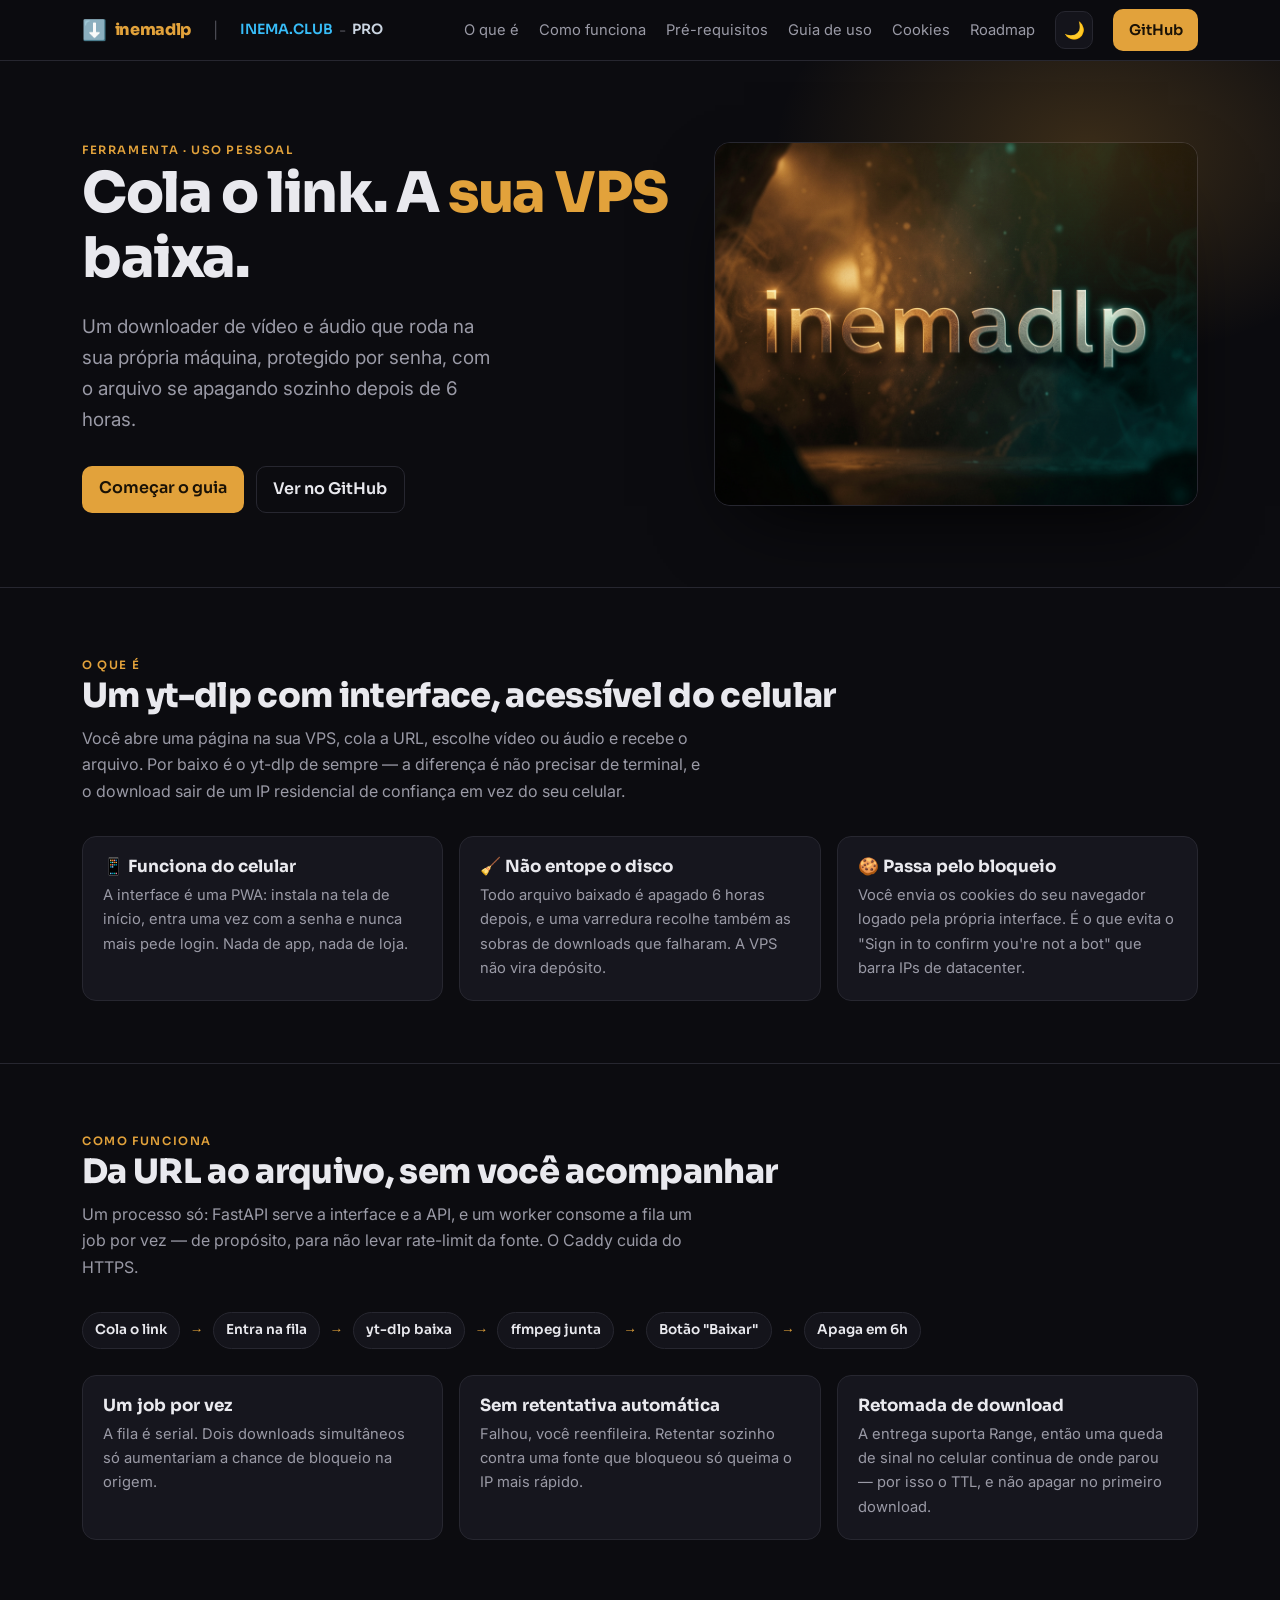
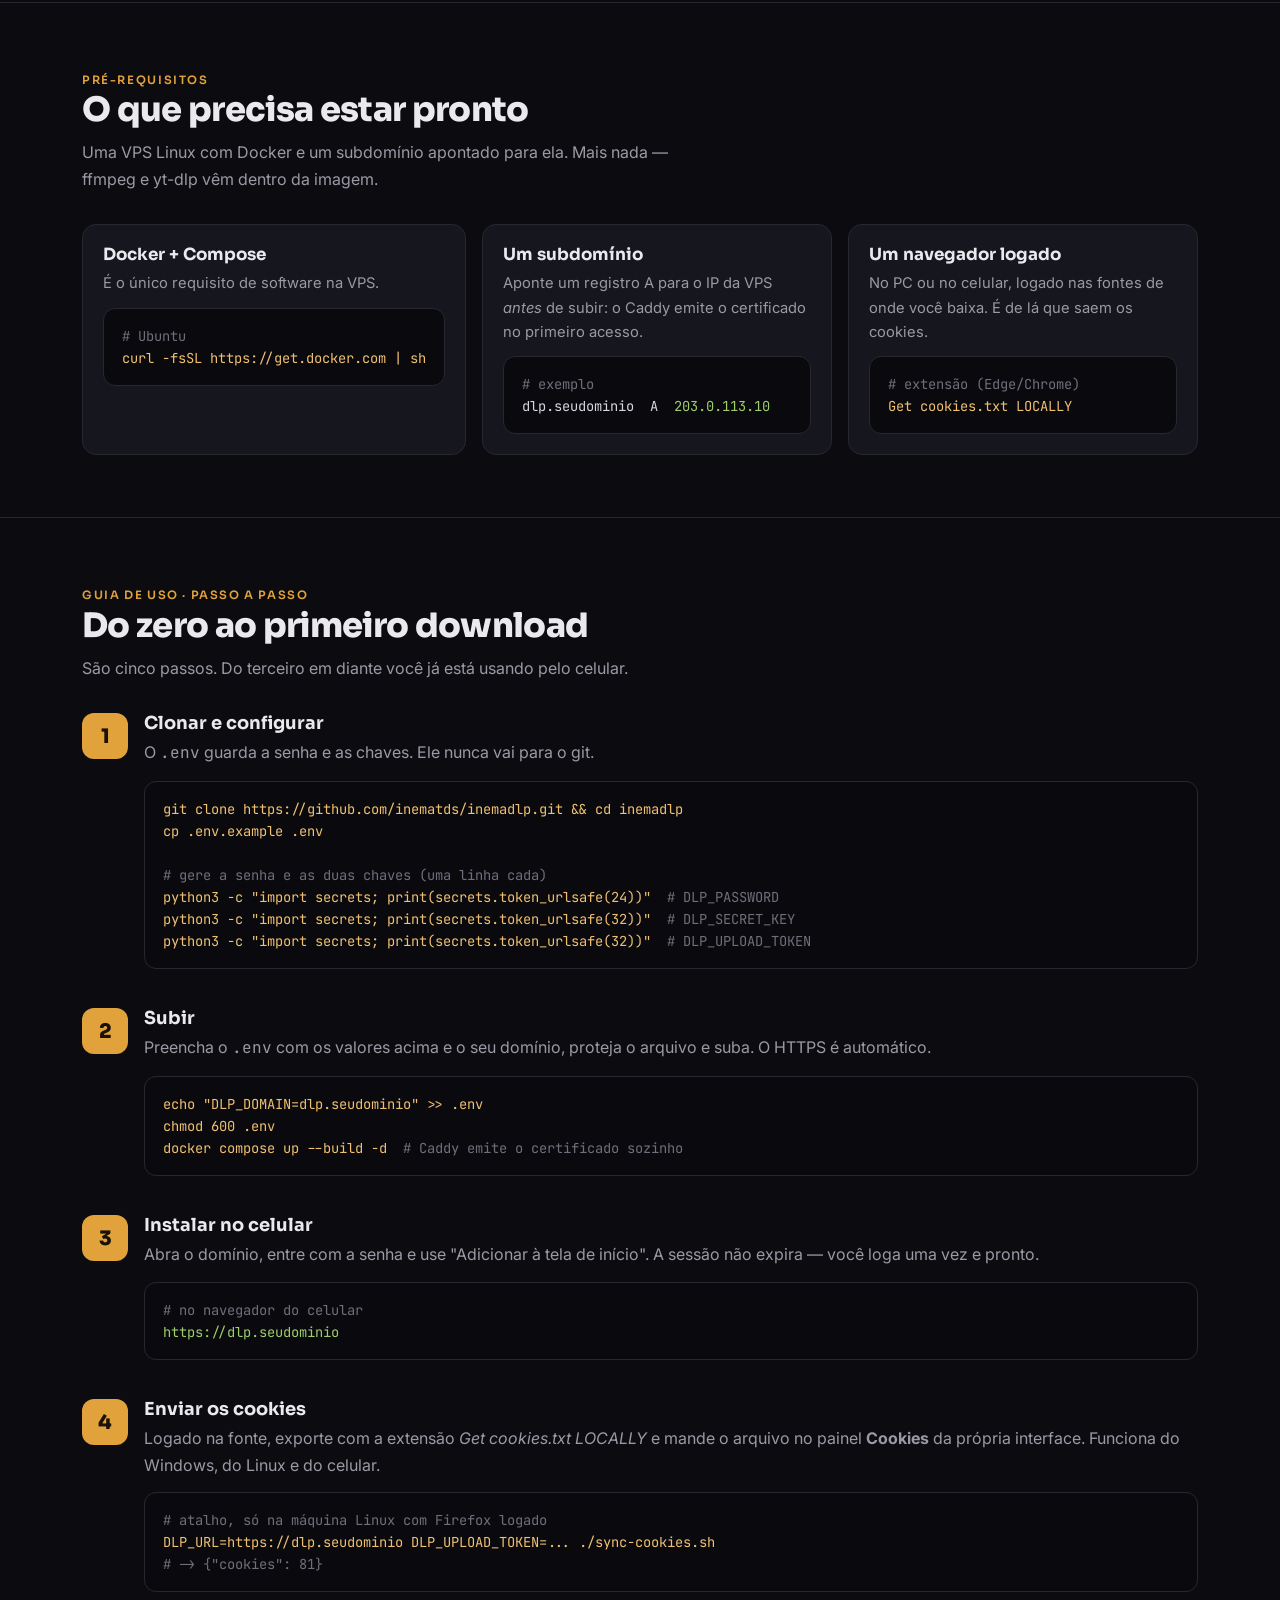
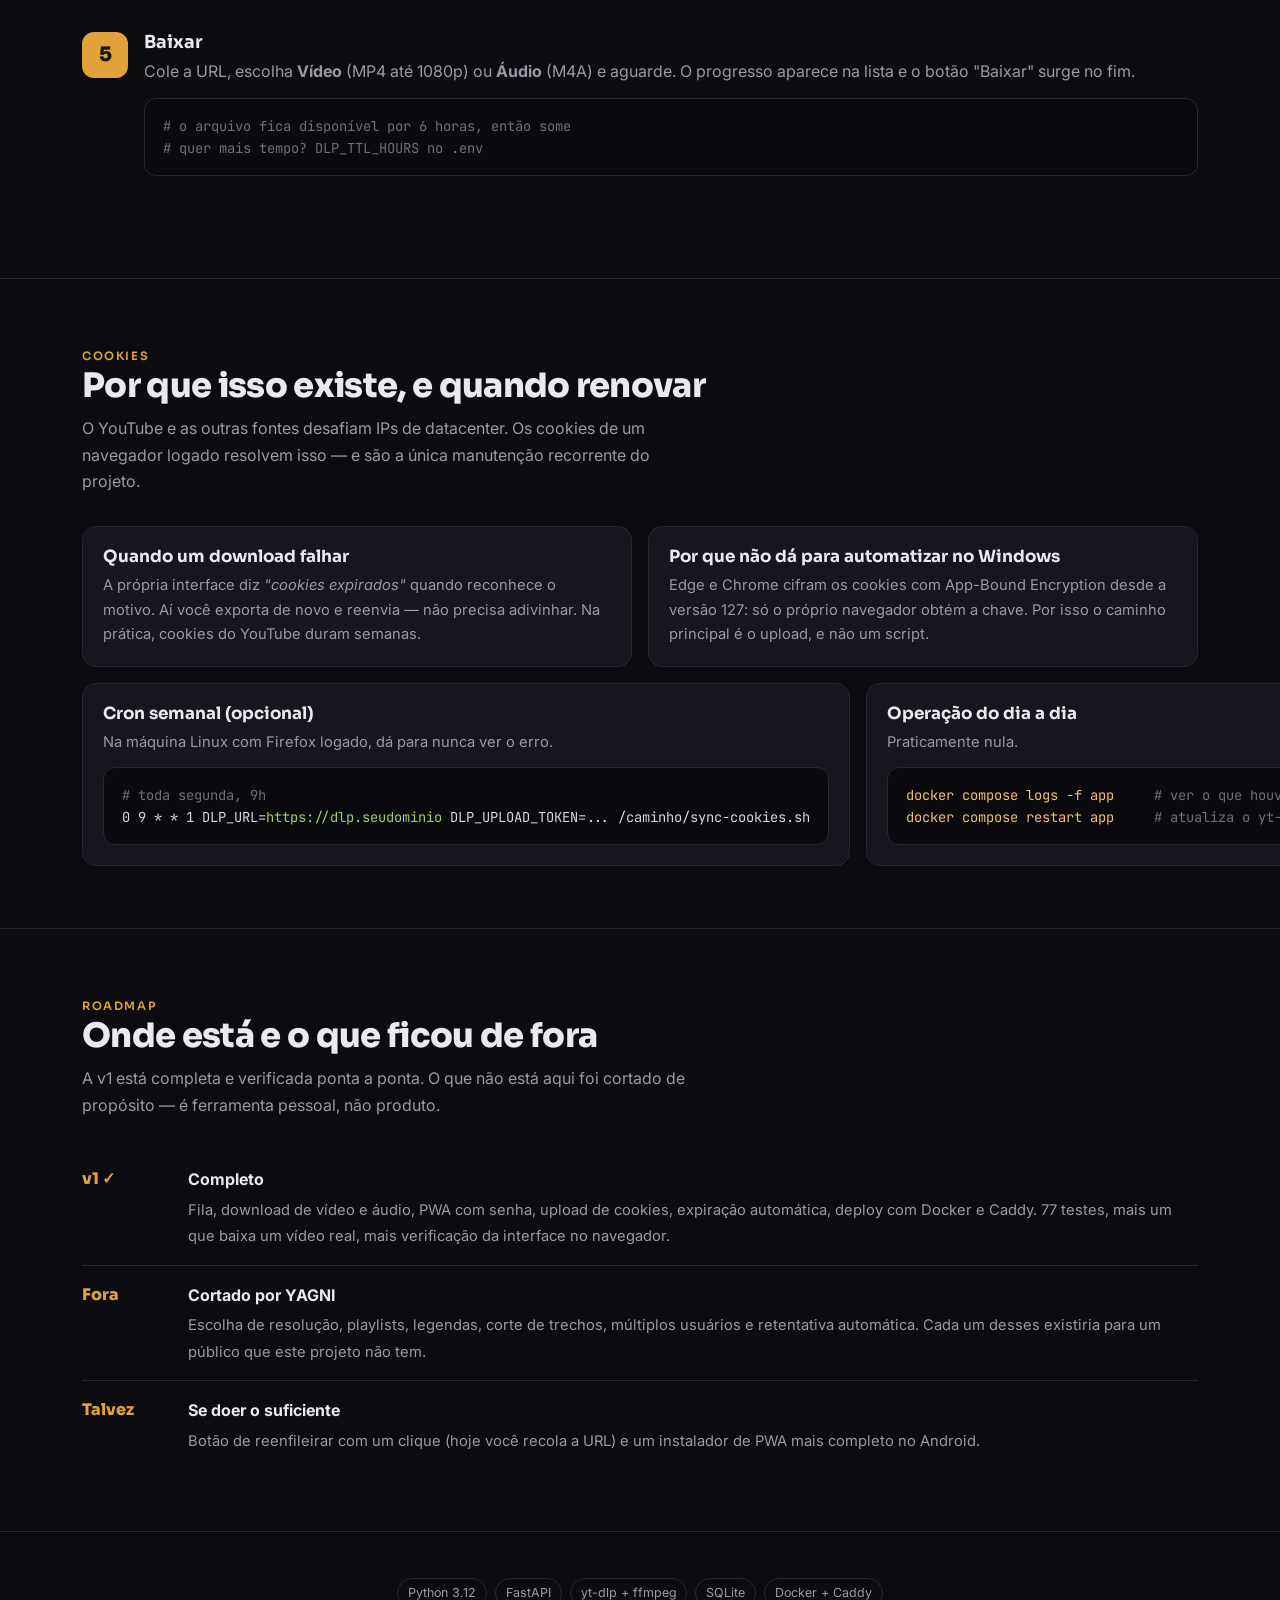
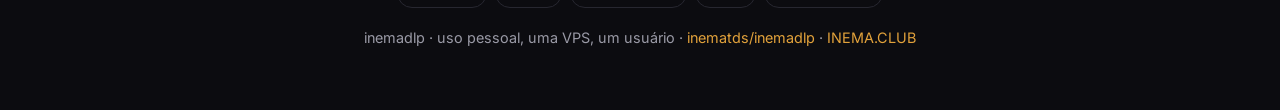
==== guia/index.html @ b4e830a4 "site: landing + guia (GitHub Pages via Actions)" ====
<!DOCTYPE html>
<html lang="pt-BR">
<head>
<meta charset="utf-8">
<meta name="viewport" content="width=device-width, initial-scale=1">
<title>inemadlp — seu downloader de vídeo, na sua VPS</title>
<meta name="description" content="Downloader pessoal de vídeo e áudio: você cola o link no celular, a sua VPS baixa com yt-dlp e devolve o arquivo, que se apaga sozinho depois de 6 horas.">
<link rel="preconnect" href="https://fonts.googleapis.com">
<link rel="preconnect" href="https://fonts.gstatic.com" crossorigin>
<link href="https://fonts.googleapis.com/css2?family=Sora:wght@400;600;800&family=Inter:wght@400;500;600&family=JetBrains+Mono:wght@400;600&display=swap" rel="stylesheet">
<style>
  :root{
    --bg:#0c0c10; --bg2:#14141b; --card:#16161e; --line:#272730;
    --txt:#e9e9ee; --mut:#9a9aa6; --amb:#E2A23B; --amb2:#f0c070; --sky:#38bdf8; --pro:#cbd5e1;
    color-scheme:dark;
  }
  body.light{
    --bg:#f6f7f9; --bg2:#eceef2; --card:#ffffff; --line:#e1e3ea;
    --txt:#1a1a22; --mut:#5b5b68; --amb:#b9791d; --amb2:#a16207; --sky:#0369a1; --pro:#b45309;
    color-scheme:light;
  }
  body.light .hero .glow{opacity:.5}
  body.light pre{background:#0e0e14;color:#d6d6e0}
  body.light pre .c{color:#8a8a98}
  *{box-sizing:border-box}
  html{scroll-behavior:smooth}
  body{margin:0;background:var(--bg);color:var(--txt);font:16px/1.65 Inter,system-ui,sans-serif;-webkit-font-smoothing:antialiased}
  h1,h2,h3{font-family:Sora,sans-serif;line-height:1.15;margin:0}
  a{color:var(--amb);text-decoration:none}
  code,pre{font-family:"JetBrains Mono",monospace}
  .wrap{max-width:1160px;margin:0 auto;padding:0 22px}
  .mut{color:var(--mut)} .amb{color:var(--amb)}
  .chip{display:inline-block;font-size:.72rem;letter-spacing:.14em;text-transform:uppercase;color:var(--amb);font-weight:600;font-family:Sora}
  nav{position:sticky;top:0;z-index:30;backdrop-filter:blur(12px);background:rgba(12,12,16,.78);border-bottom:1px solid var(--line)}
  nav .wrap{display:flex;align-items:center;gap:22px;height:60px}
  nav .brand{display:flex;align-items:center;gap:8px;font-family:Sora;font-weight:800;letter-spacing:-.02em;color:var(--amb)}
  nav .brand .emoji{font-size:1.25rem}
  nav .sep{color:var(--mut);opacity:.45}
  nav .inema{color:var(--sky);font-weight:600;font-size:.88rem;font-family:Sora}
  nav .inema:hover{filter:brightness(1.15)}
  nav .pro{color:var(--pro);font-weight:600;font-size:.88rem;font-family:Sora}
  nav .pro:hover{filter:brightness(1.15)}
  nav .clubpro{display:inline-flex;align-items:center;gap:6px}
  nav .links{margin-left:auto;display:flex;align-items:center;gap:20px;font-size:.92rem}
  nav .links a.sec{color:var(--mut)} nav .links a.sec:hover{color:var(--txt)}
  .tgl{background:var(--bg2);border:1px solid var(--line);color:var(--txt);width:38px;height:38px;border-radius:10px;cursor:pointer;display:inline-flex;align-items:center;justify-content:center;font-size:1.05rem}
  .tgl:hover{border-color:var(--amb)}
  .btn{display:inline-block;background:var(--amb);color:#1a1206;font-weight:600;padding:.6em 1.05em;border-radius:10px;font-family:Sora}
  .btn.ghost{background:transparent;color:var(--txt);border:1px solid var(--line)}
  @media(max-width:760px){nav .links a.sec{display:none}}
  .hero{position:relative;overflow:hidden;border-bottom:1px solid var(--line)}
  .hero .glow{position:absolute;inset:-40% -20% auto auto;width:70%;height:600px;background:radial-gradient(closest-side,rgba(226,162,59,.22),transparent 70%);pointer-events:none}
  .hero .wrap{display:grid;grid-template-columns:1.1fr .9fr;gap:40px;align-items:center;padding:74px 22px}
  .hero h1{font-size:clamp(2.2rem,5vw,3.5rem);font-weight:800;letter-spacing:-.025em}
  .hero p.lead{font-size:1.18rem;color:var(--mut);margin:1.1em 0 1.6em;max-width:34ch}
  .hero .cta{display:flex;gap:12px;flex-wrap:wrap}
  .hero figure{margin:0;border-radius:16px;overflow:hidden;border:1px solid var(--line);box-shadow:0 30px 80px -30px #000}
  .hero figure img{width:100%;display:block}
  @media(max-width:780px){.hero .wrap{grid-template-columns:1fr;padding:48px 22px}}
  section{padding:62px 0;border-bottom:1px solid var(--line)}
  section h2{font-size:clamp(1.5rem,3.4vw,2.1rem);font-weight:800;letter-spacing:-.02em}
  section .sub{color:var(--mut);margin:.6em 0 2em;max-width:62ch}
  .grid{display:grid;gap:16px}
  .g3{grid-template-columns:repeat(3,1fr)} .g4{grid-template-columns:repeat(4,1fr)} .g2{grid-template-columns:repeat(2,1fr)}
  @media(max-width:820px){.g3,.g4{grid-template-columns:1fr 1fr}}
  @media(max-width:540px){.g2,.g3,.g4{grid-template-columns:1fr}}
  .card{background:var(--card);border:1px solid var(--line);border-radius:14px;padding:20px}
  .card h3{font-size:1.05rem;margin-bottom:.4em}
  .card p{color:var(--mut);font-size:.92rem;margin:0}
  .card pre{margin:.9em 0 0}
  .num{display:inline-flex;width:30px;height:30px;align-items:center;justify-content:center;border-radius:8px;background:rgba(226,162,59,.14);color:var(--amb);font-family:Sora;font-weight:800;font-size:.9rem;margin-bottom:.7em}
  .flow{display:flex;flex-wrap:wrap;gap:8px;align-items:center;margin-top:10px}
  .flow span{background:var(--bg2);border:1px solid var(--line);border-radius:999px;padding:.45em .9em;font-size:.85rem;font-family:Sora;font-weight:600}
  .flow .arr{color:var(--amb);border:none;background:none;padding:0 .1em}
  pre{background:#0a0a0e;border:1px solid var(--line);border-radius:12px;padding:16px 18px;overflow:auto;font-size:.86rem;line-height:1.6;color:#d6d6e0}
  pre .c{color:#6f6f7c} pre .k{color:var(--amb2)} pre .s{color:#9ece6a}
  .step{display:grid;grid-template-columns:46px 1fr;gap:16px;margin-bottom:26px}
  .step .b{width:46px;height:46px;border-radius:12px;background:var(--amb);color:#1a1206;font-family:Sora;font-weight:800;font-size:1.25rem;display:flex;align-items:center;justify-content:center}
  .step h3{font-size:1.12rem;margin-bottom:.3em}
  .step p{color:var(--mut);margin:.2em 0 .7em}
  .phase{display:flex;gap:14px;padding:16px 0;border-bottom:1px solid var(--line)}
  .phase:last-child{border:none}
  .phase .tag{flex:0 0 92px;font-family:Sora;font-weight:800;color:var(--amb)}
  .phase .d strong{display:block;margin-bottom:.2em}
  .phase .d span{color:var(--mut);font-size:.92rem}
  footer{padding:46px 0;text-align:center;color:var(--mut);font-size:.9rem}
  .pill{display:inline-block;border:1px solid var(--line);border-radius:999px;padding:.3em .8em;font-size:.78rem;color:var(--mut);margin:0 4px}
</style>
</head>
<body>

<nav><div class="wrap">
  <a class="brand" href="#top"><span class="emoji">⬇️</span> inemadlp</a>
  <span class="sep">|</span>
  <span class="clubpro">
    <a class="inema" href="https://inema.club" target="_blank" rel="noopener">INEMA.CLUB</a>
    <span class="sep">-</span>
    <a class="pro" href="https://inema.pro" target="_blank" rel="noopener">PRO</a>
  </span>
  <div class="links">
    <a class="sec" href="#oque">O que é</a>
    <a class="sec" href="#fluxo">Como funciona</a>
    <a class="sec" href="#pre">Pré-requisitos</a>
    <a class="sec" href="#guia">Guia de uso</a>
    <a class="sec" href="#cookies">Cookies</a>
    <a class="sec" href="#roadmap">Roadmap</a>
    <button class="tgl" id="themeToggle" aria-label="Alternar tema" title="Alternar tema">🌙</button>
    <a class="btn" href="https://github.com/inematds/inemadlp" target="_blank" rel="noopener">GitHub</a>
  </div>
</div></nav>

<header class="hero" id="top">
  <div class="glow"></div>
  <div class="wrap">
    <div>
      <span class="chip">Ferramenta · uso pessoal</span>
      <h1>Cola o link. A <span class="amb">sua VPS</span> baixa.</h1>
      <p class="lead">Um downloader de vídeo e áudio que roda na sua própria máquina, protegido por senha, com o arquivo se apagando sozinho depois de 6 horas.</p>
      <div class="cta">
        <a class="btn" href="#guia">Começar o guia</a>
        <a class="btn ghost" href="https://github.com/inematds/inemadlp" target="_blank" rel="noopener">Ver no GitHub</a>
      </div>
    </div>
    <figure><img src="assets/hero.png" alt="inemadlp — downloader pessoal em VPS"></figure>
  </div>
</header>

<section id="oque"><div class="wrap">
  <span class="chip">O que é</span>
  <h2>Um yt-dlp com interface, acessível do celular</h2>
  <p class="sub">Você abre uma página na sua VPS, cola a URL, escolhe vídeo ou áudio e recebe o arquivo. Por baixo é o yt-dlp de sempre — a diferença é não precisar de terminal, e o download sair de um IP residencial de confiança em vez do seu celular.</p>
  <div class="grid g3">
    <div class="card"><h3>📱 Funciona do celular</h3><p>A interface é uma PWA: instala na tela de início, entra uma vez com a senha e nunca mais pede login. Nada de app, nada de loja.</p></div>
    <div class="card"><h3>🧹 Não entope o disco</h3><p>Todo arquivo baixado é apagado 6 horas depois, e uma varredura recolhe também as sobras de downloads que falharam. A VPS não vira depósito.</p></div>
    <div class="card"><h3>🍪 Passa pelo bloqueio</h3><p>Você envia os cookies do seu navegador logado pela própria interface. É o que evita o "Sign in to confirm you're not a bot" que barra IPs de datacenter.</p></div>
  </div>
</div></section>

<section id="fluxo"><div class="wrap">
  <span class="chip">Como funciona</span>
  <h2>Da URL ao arquivo, sem você acompanhar</h2>
  <p class="sub">Um processo só: FastAPI serve a interface e a API, e um worker consome a fila um job por vez — de propósito, para não levar rate-limit da fonte. O Caddy cuida do HTTPS.</p>
  <div class="flow">
    <span>Cola o link</span><span class="arr">→</span>
    <span>Entra na fila</span><span class="arr">→</span>
    <span>yt-dlp baixa</span><span class="arr">→</span>
    <span>ffmpeg junta</span><span class="arr">→</span>
    <span>Botão "Baixar"</span><span class="arr">→</span>
    <span>Apaga em 6h</span>
  </div>
  <div class="grid g3" style="margin-top:26px">
    <div class="card"><h3>Um job por vez</h3><p>A fila é serial. Dois downloads simultâneos só aumentariam a chance de bloqueio na origem.</p></div>
    <div class="card"><h3>Sem retentativa automática</h3><p>Falhou, você reenfileira. Retentar sozinho contra uma fonte que bloqueou só queima o IP mais rápido.</p></div>
    <div class="card"><h3>Retomada de download</h3><p>A entrega suporta Range, então uma queda de sinal no celular continua de onde parou — por isso o TTL, e não apagar no primeiro download.</p></div>
  </div>
</div></section>

<section id="pre"><div class="wrap">
  <span class="chip">Pré-requisitos</span>
  <h2>O que precisa estar pronto</h2>
  <p class="sub">Uma VPS Linux com Docker e um subdomínio apontado para ela. Mais nada — ffmpeg e yt-dlp vêm dentro da imagem.</p>
  <div class="grid g3">
    <div class="card"><h3>Docker + Compose</h3><p>É o único requisito de software na VPS.</p><pre><span class="c"># Ubuntu</span>
<span class="k">curl -fsSL https://get.docker.com | sh</span></pre></div>
    <div class="card"><h3>Um subdomínio</h3><p>Aponte um registro A para o IP da VPS <em>antes</em> de subir: o Caddy emite o certificado no primeiro acesso.</p><pre><span class="c"># exemplo</span>
dlp.seudominio  A  <span class="s">203.0.113.10</span></pre></div>
    <div class="card"><h3>Um navegador logado</h3><p>No PC ou no celular, logado nas fontes de onde você baixa. É de lá que saem os cookies.</p><pre><span class="c"># extensão (Edge/Chrome)</span>
<span class="k">Get cookies.txt LOCALLY</span></pre></div>
  </div>
</div></section>

<section id="guia"><div class="wrap">
  <span class="chip">Guia de uso · passo a passo</span>
  <h2>Do zero ao primeiro download</h2>
  <p class="sub">São cinco passos. Do terceiro em diante você já está usando pelo celular.</p>

  <div class="step"><div class="b">1</div><div>
    <h3>Clonar e configurar</h3>
    <p>O <code>.env</code> guarda a senha e as chaves. Ele nunca vai para o git.</p>
<pre><span class="k">git clone https://github.com/inematds/inemadlp.git &amp;&amp; cd inemadlp</span>
<span class="k">cp .env.example .env</span>

<span class="c"># gere a senha e as duas chaves (uma linha cada)</span>
<span class="k">python3 -c "import secrets; print(secrets.token_urlsafe(24))"</span>  <span class="c"># DLP_PASSWORD</span>
<span class="k">python3 -c "import secrets; print(secrets.token_urlsafe(32))"</span>  <span class="c"># DLP_SECRET_KEY</span>
<span class="k">python3 -c "import secrets; print(secrets.token_urlsafe(32))"</span>  <span class="c"># DLP_UPLOAD_TOKEN</span></pre>
  </div></div>

  <div class="step"><div class="b">2</div><div>
    <h3>Subir</h3>
    <p>Preencha o <code>.env</code> com os valores acima e o seu domínio, proteja o arquivo e suba. O HTTPS é automático.</p>
<pre><span class="k">echo "DLP_DOMAIN=dlp.seudominio" &gt;&gt; .env</span>
<span class="k">chmod 600 .env</span>
<span class="k">docker compose up --build -d</span>  <span class="c"># Caddy emite o certificado sozinho</span></pre>
  </div></div>

  <div class="step"><div class="b">3</div><div>
    <h3>Instalar no celular</h3>
    <p>Abra o domínio, entre com a senha e use "Adicionar à tela de início". A sessão não expira — você loga uma vez e pronto.</p>
<pre><span class="c"># no navegador do celular</span>
<span class="s">https://dlp.seudominio</span></pre>
  </div></div>

  <div class="step"><div class="b">4</div><div>
    <h3>Enviar os cookies</h3>
    <p>Logado na fonte, exporte com a extensão <em>Get cookies.txt LOCALLY</em> e mande o arquivo no painel <strong>Cookies</strong> da própria interface. Funciona do Windows, do Linux e do celular.</p>
<pre><span class="c"># atalho, só na máquina Linux com Firefox logado</span>
<span class="k">DLP_URL=https://dlp.seudominio DLP_UPLOAD_TOKEN=... ./sync-cookies.sh</span>
<span class="c"># -&gt; {"cookies": 81}</span></pre>
  </div></div>

  <div class="step"><div class="b">5</div><div>
    <h3>Baixar</h3>
    <p>Cole a URL, escolha <strong>Vídeo</strong> (MP4 até 1080p) ou <strong>Áudio</strong> (M4A) e aguarde. O progresso aparece na lista e o botão "Baixar" surge no fim.</p>
<pre><span class="c"># o arquivo fica disponível por 6 horas, então some</span>
<span class="c"># quer mais tempo? DLP_TTL_HOURS no .env</span></pre>
  </div></div>
</div></section>

<section id="cookies"><div class="wrap">
  <span class="chip">Cookies</span>
  <h2>Por que isso existe, e quando renovar</h2>
  <p class="sub">O YouTube e as outras fontes desafiam IPs de datacenter. Os cookies de um navegador logado resolvem isso — e são a única manutenção recorrente do projeto.</p>
  <div class="grid g2">
    <div class="card"><h3>Quando um download falhar</h3><p>A própria interface diz <em>"cookies expirados"</em> quando reconhece o motivo. Aí você exporta de novo e reenvia — não precisa adivinhar. Na prática, cookies do YouTube duram semanas.</p></div>
    <div class="card"><h3>Por que não dá para automatizar no Windows</h3><p>Edge e Chrome cifram os cookies com App-Bound Encryption desde a versão 127: só o próprio navegador obtém a chave. Por isso o caminho principal é o upload, e não um script.</p></div>
  </div>
  <div class="grid g2" style="margin-top:16px">
    <div class="card"><h3>Cron semanal (opcional)</h3><p>Na máquina Linux com Firefox logado, dá para nunca ver o erro.</p><pre><span class="c"># toda segunda, 9h</span>
0 9 * * 1 DLP_URL=<span class="s">https://dlp.seudominio</span> DLP_UPLOAD_TOKEN=... /caminho/sync-cookies.sh</pre></div>
    <div class="card"><h3>Operação do dia a dia</h3><p>Praticamente nula.</p><pre><span class="k">docker compose logs -f app</span>     <span class="c"># ver o que houve</span>
<span class="k">docker compose restart app</span>     <span class="c"># atualiza o yt-dlp no boot</span></pre></div>
  </div>
</div></section>

<section id="roadmap"><div class="wrap">
  <span class="chip">Roadmap</span>
  <h2>Onde está e o que ficou de fora</h2>
  <p class="sub">A v1 está completa e verificada ponta a ponta. O que não está aqui foi cortado de propósito — é ferramenta pessoal, não produto.</p>
  <div class="phase"><div class="tag">v1 ✓</div><div class="d"><strong>Completo</strong><span>Fila, download de vídeo e áudio, PWA com senha, upload de cookies, expiração automática, deploy com Docker e Caddy. 77 testes, mais um que baixa um vídeo real, mais verificação da interface no navegador.</span></div></div>
  <div class="phase"><div class="tag">Fora</div><div class="d"><strong>Cortado por YAGNI</strong><span>Escolha de resolução, playlists, legendas, corte de trechos, múltiplos usuários e retentativa automática. Cada um desses existiria para um público que este projeto não tem.</span></div></div>
  <div class="phase"><div class="tag">Talvez</div><div class="d"><strong>Se doer o suficiente</strong><span>Botão de reenfileirar com um clique (hoje você recola a URL) e um instalador de PWA mais completo no Android.</span></div></div>
</div></section>

<footer>
  <div class="wrap">
    <div class="pill">Python 3.12</div><div class="pill">FastAPI</div><div class="pill">yt-dlp + ffmpeg</div><div class="pill">SQLite</div><div class="pill">Docker + Caddy</div>
    <p style="margin-top:18px">inemadlp · uso pessoal, uma VPS, um usuário ·
      <a href="https://github.com/inematds/inemadlp">inematds/inemadlp</a> ·
      <a href="https://inema.club">INEMA.CLUB</a></p>
  </div>
</footer>

<script>
  (function(){
    var KEY='inemadlp-theme';
    var b=document.body, t=document.getElementById('themeToggle');
    if(localStorage.getItem(KEY)==='light'){ b.classList.add('light'); t.textContent='☀️'; }
    t.addEventListener('click',function(){
      var light=b.classList.toggle('light');
      t.textContent=light?'☀️':'🌙';
      localStorage.setItem(KEY, light?'light':'dark');
    });
  })();
</script>
</body>
</html>
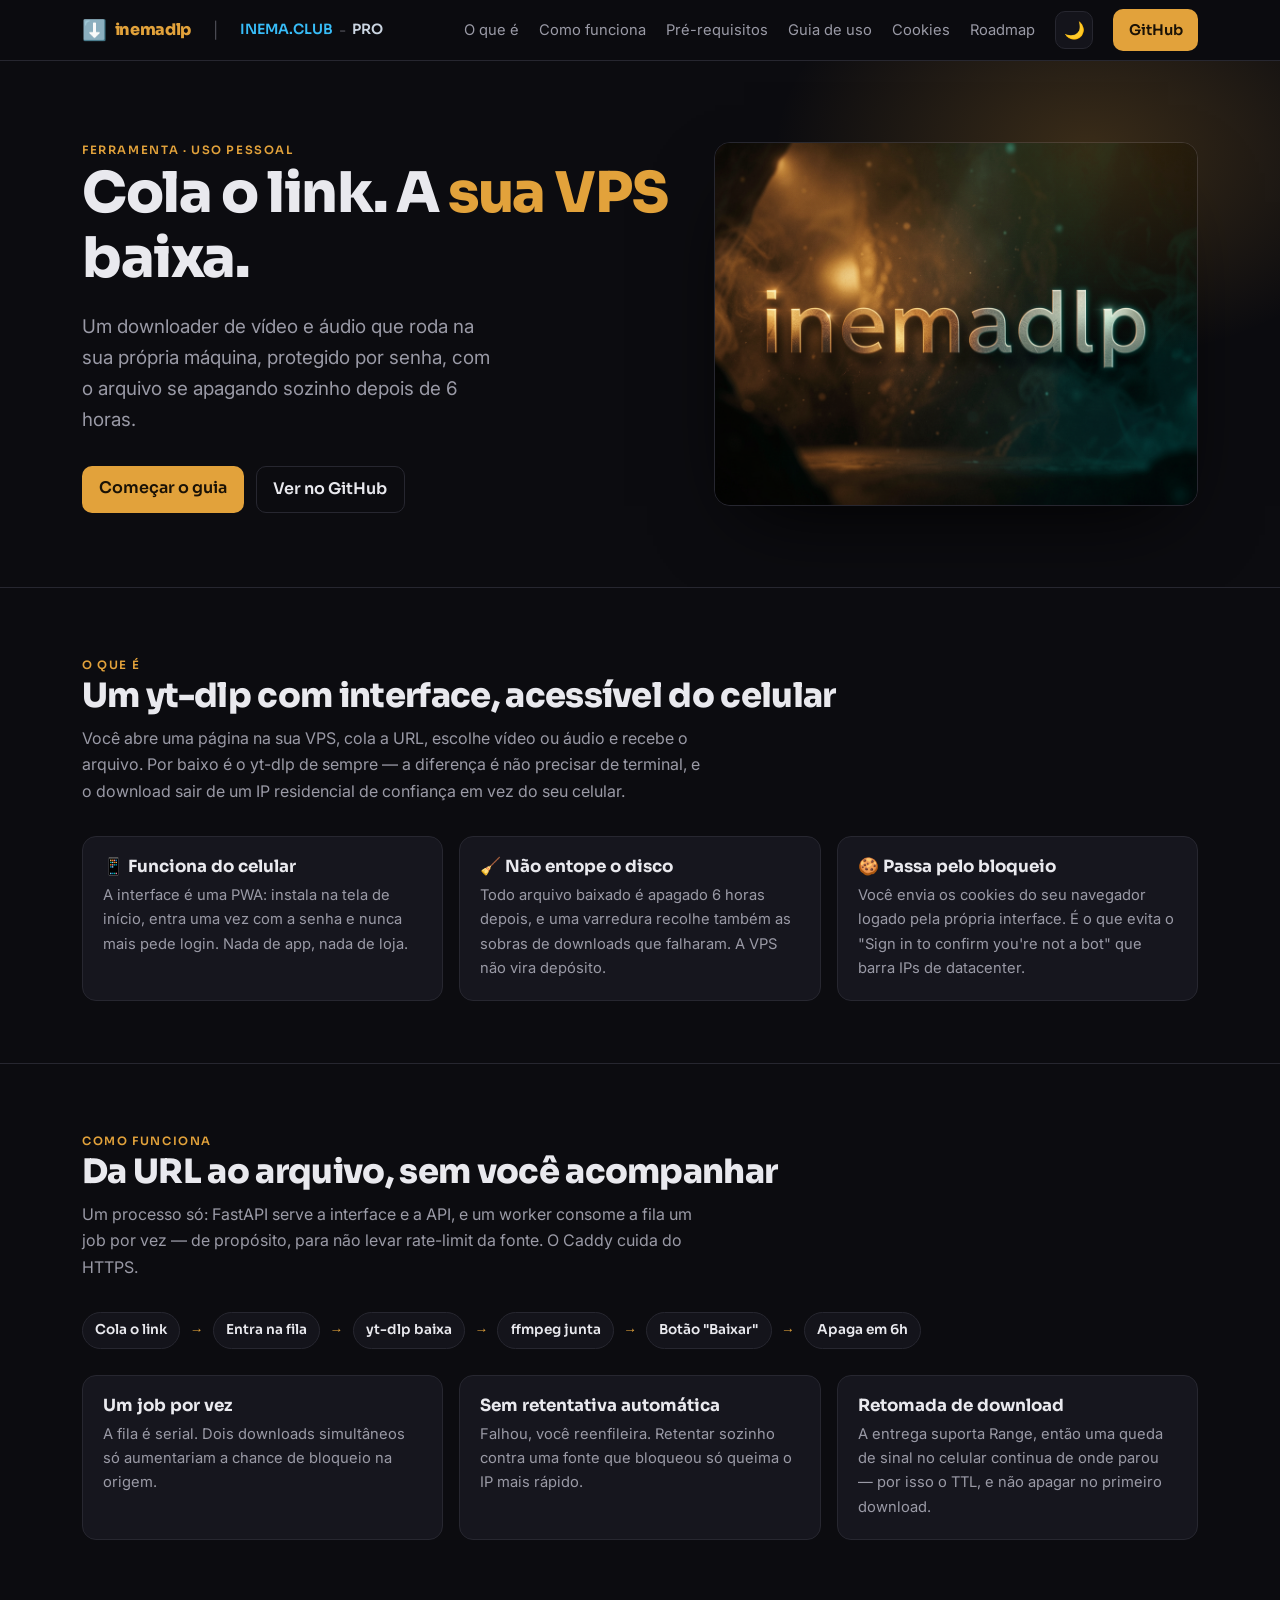
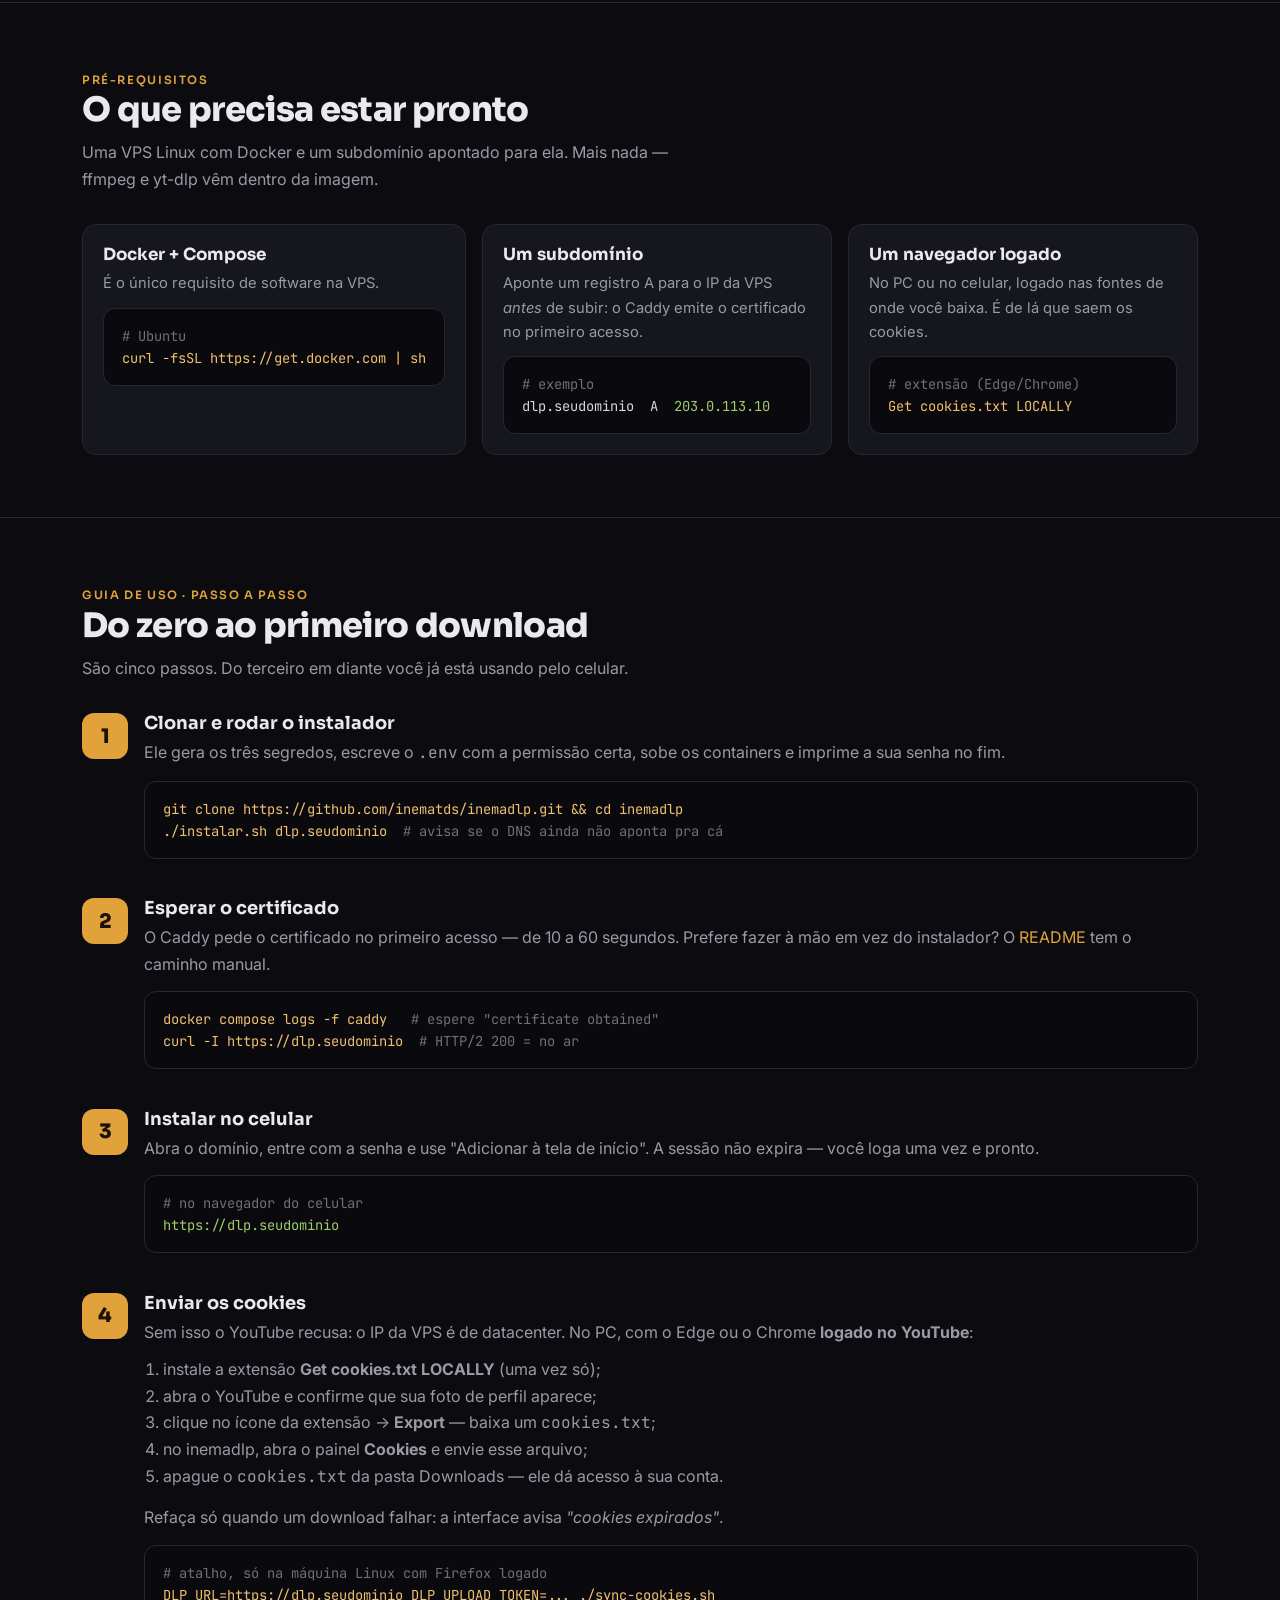
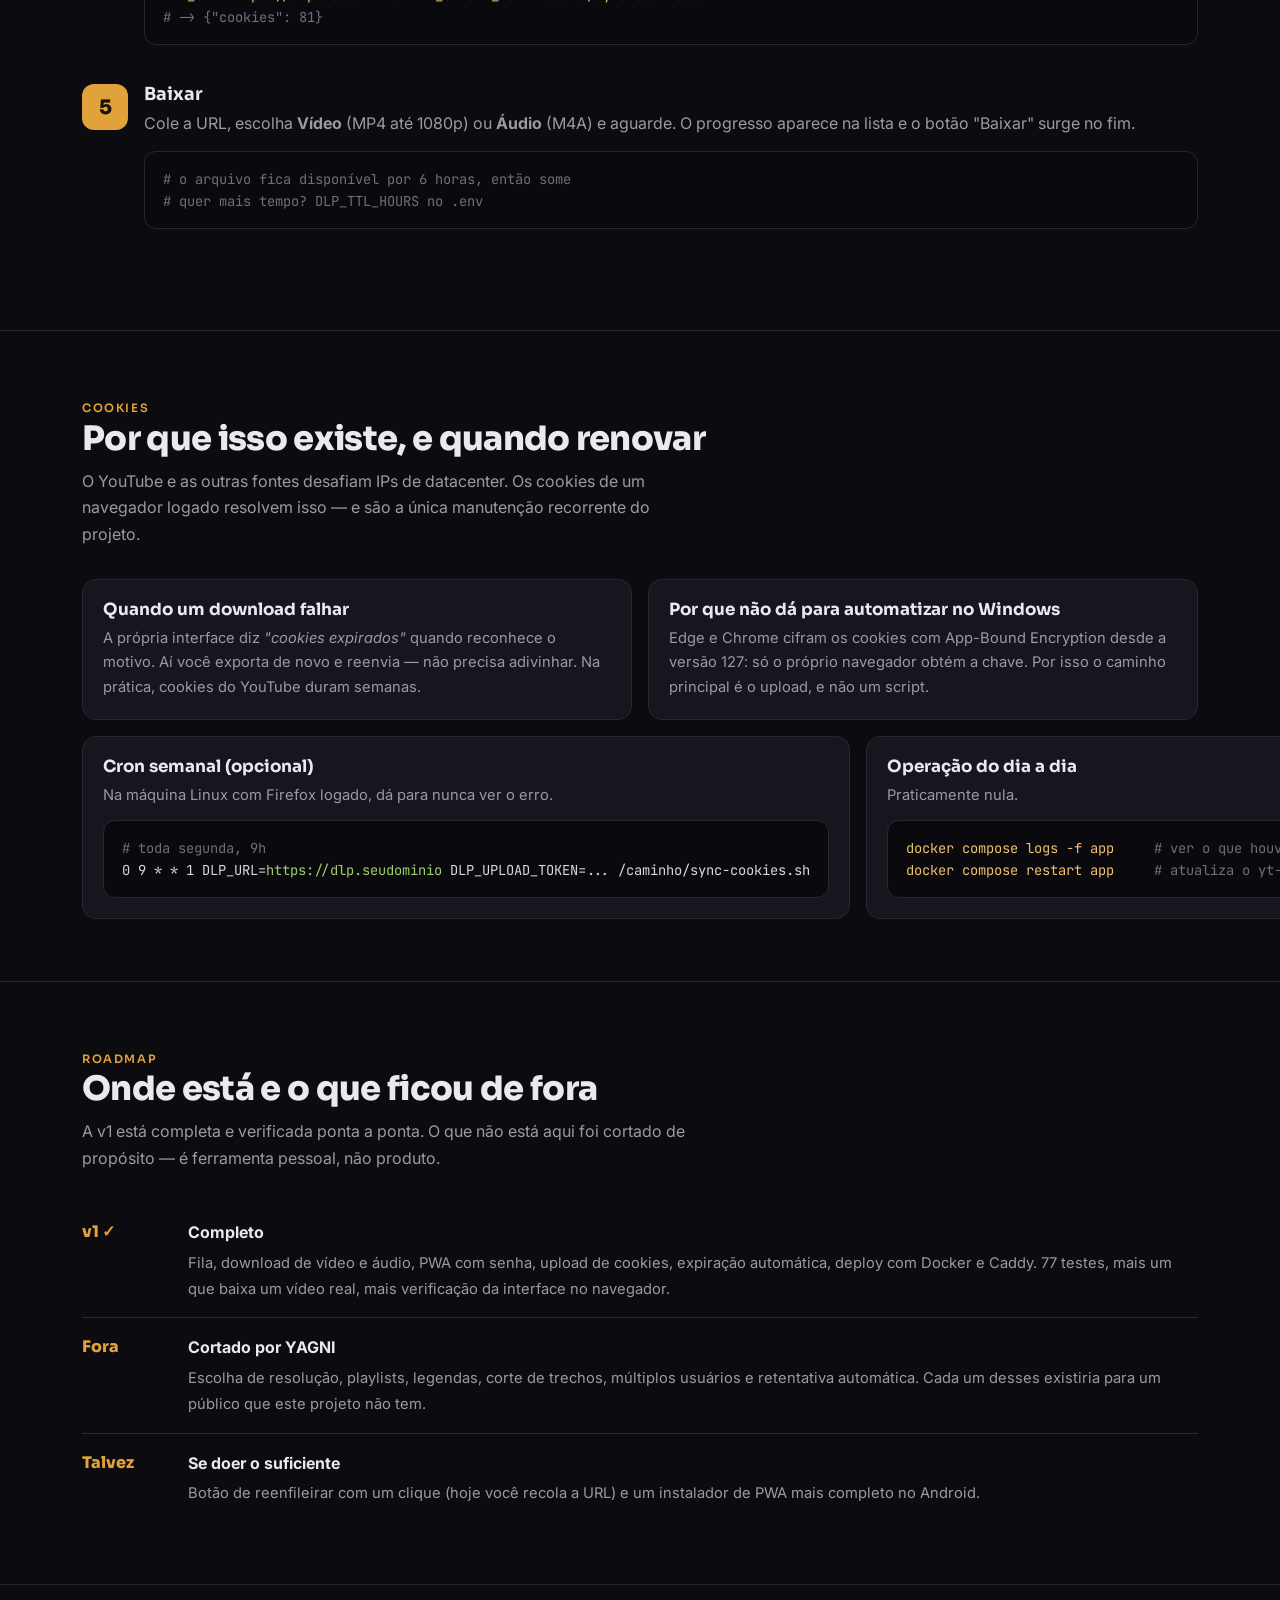
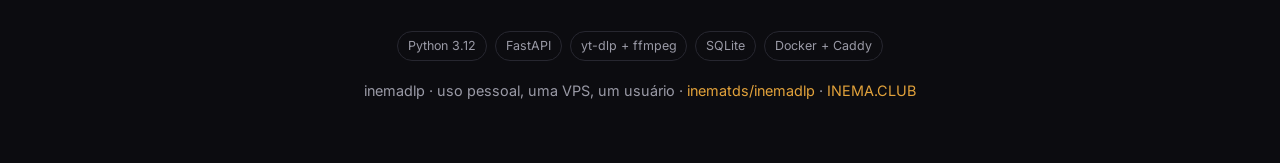
==== commit 6fea6f5a: "feat: instalar.sh (setup em um comando) + passo a passo de cookies e correcao do DLP_DOMAIN duplicad" ====
--- a/guia/index.html
+++ b/guia/index.html
@@ -175,23 +175,17 @@
   <p class="sub">São cinco passos. Do terceiro em diante você já está usando pelo celular.</p>
 
   <div class="step"><div class="b">1</div><div>
-    <h3>Clonar e configurar</h3>
-    <p>O <code>.env</code> guarda a senha e as chaves. Ele nunca vai para o git.</p>
+    <h3>Clonar e rodar o instalador</h3>
+    <p>Ele gera os três segredos, escreve o <code>.env</code> com a permissão certa, sobe os containers e imprime a sua senha no fim.</p>
 <pre><span class="k">git clone https://github.com/inematds/inemadlp.git &amp;&amp; cd inemadlp</span>
-<span class="k">cp .env.example .env</span>
-
-<span class="c"># gere a senha e as duas chaves (uma linha cada)</span>
-<span class="k">python3 -c "import secrets; print(secrets.token_urlsafe(24))"</span>  <span class="c"># DLP_PASSWORD</span>
-<span class="k">python3 -c "import secrets; print(secrets.token_urlsafe(32))"</span>  <span class="c"># DLP_SECRET_KEY</span>
-<span class="k">python3 -c "import secrets; print(secrets.token_urlsafe(32))"</span>  <span class="c"># DLP_UPLOAD_TOKEN</span></pre>
+<span class="k">./instalar.sh dlp.seudominio</span>  <span class="c"># avisa se o DNS ainda não aponta pra cá</span></pre>
   </div></div>
 
   <div class="step"><div class="b">2</div><div>
-    <h3>Subir</h3>
-    <p>Preencha o <code>.env</code> com os valores acima e o seu domínio, proteja o arquivo e suba. O HTTPS é automático.</p>
-<pre><span class="k">echo "DLP_DOMAIN=dlp.seudominio" &gt;&gt; .env</span>
-<span class="k">chmod 600 .env</span>
-<span class="k">docker compose up --build -d</span>  <span class="c"># Caddy emite o certificado sozinho</span></pre>
+    <h3>Esperar o certificado</h3>
+    <p>O Caddy pede o certificado no primeiro acesso — de 10 a 60 segundos. Prefere fazer à mão em vez do instalador? O <a href="https://github.com/inematds/inemadlp#readme">README</a> tem o caminho manual.</p>
+<pre><span class="k">docker compose logs -f caddy</span>   <span class="c"># espere "certificate obtained"</span>
+<span class="k">curl -I https://dlp.seudominio</span>  <span class="c"># HTTP/2 200 = no ar</span></pre>
   </div></div>
 
   <div class="step"><div class="b">3</div><div>
@@ -203,7 +197,15 @@
 
   <div class="step"><div class="b">4</div><div>
     <h3>Enviar os cookies</h3>
-    <p>Logado na fonte, exporte com a extensão <em>Get cookies.txt LOCALLY</em> e mande o arquivo no painel <strong>Cookies</strong> da própria interface. Funciona do Windows, do Linux e do celular.</p>
+    <p>Sem isso o YouTube recusa: o IP da VPS é de datacenter. No PC, com o Edge ou o Chrome <strong>logado no YouTube</strong>:</p>
+    <ol style="color:var(--mut);margin:.2em 0 .9em;padding-left:1.2em">
+      <li>instale a extensão <strong>Get cookies.txt LOCALLY</strong> (uma vez só);</li>
+      <li>abra o YouTube e confirme que sua foto de perfil aparece;</li>
+      <li>clique no ícone da extensão → <strong>Export</strong> — baixa um <code>cookies.txt</code>;</li>
+      <li>no inemadlp, abra o painel <strong>Cookies</strong> e envie esse arquivo;</li>
+      <li>apague o <code>cookies.txt</code> da pasta Downloads — ele dá acesso à sua conta.</li>
+    </ol>
+    <p>Refaça só quando um download falhar: a interface avisa <em>"cookies expirados"</em>.</p>
 <pre><span class="c"># atalho, só na máquina Linux com Firefox logado</span>
 <span class="k">DLP_URL=https://dlp.seudominio DLP_UPLOAD_TOKEN=... ./sync-cookies.sh</span>
 <span class="c"># -&gt; {"cookies": 81}</span></pre>
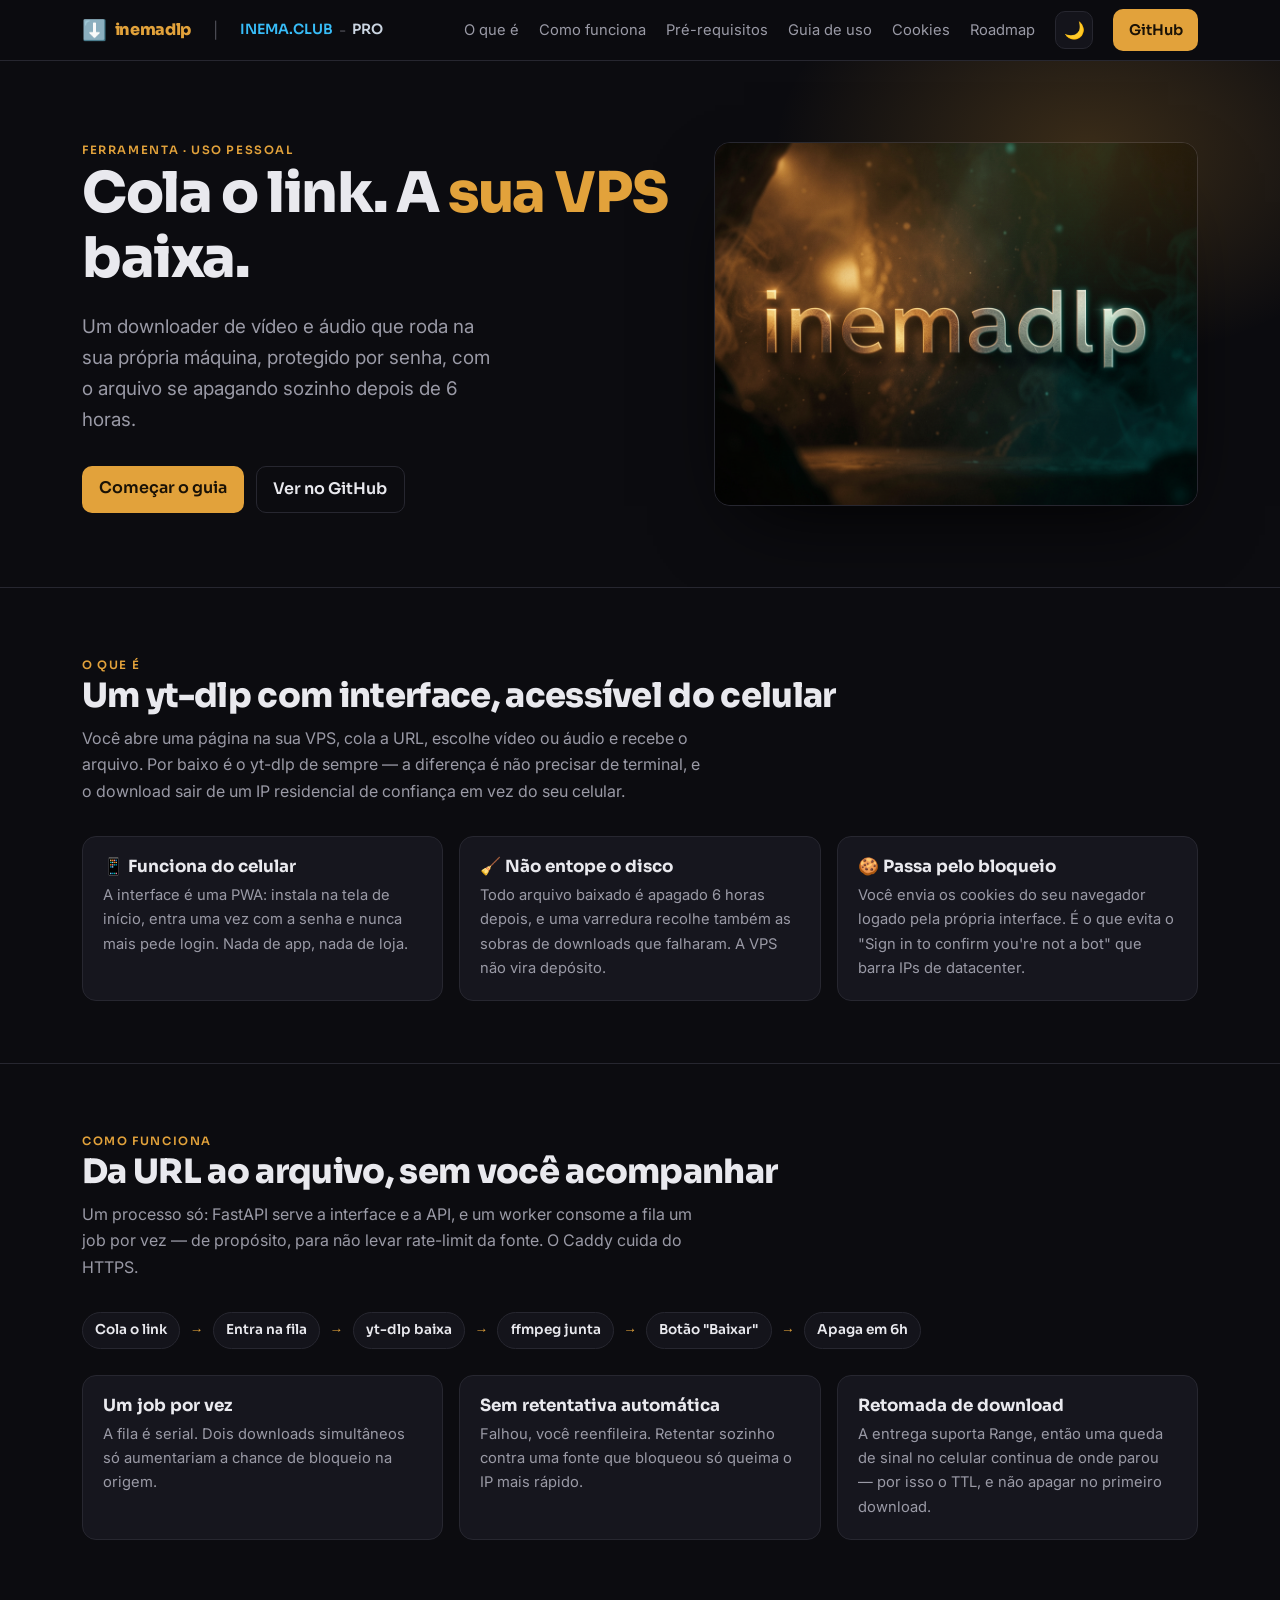
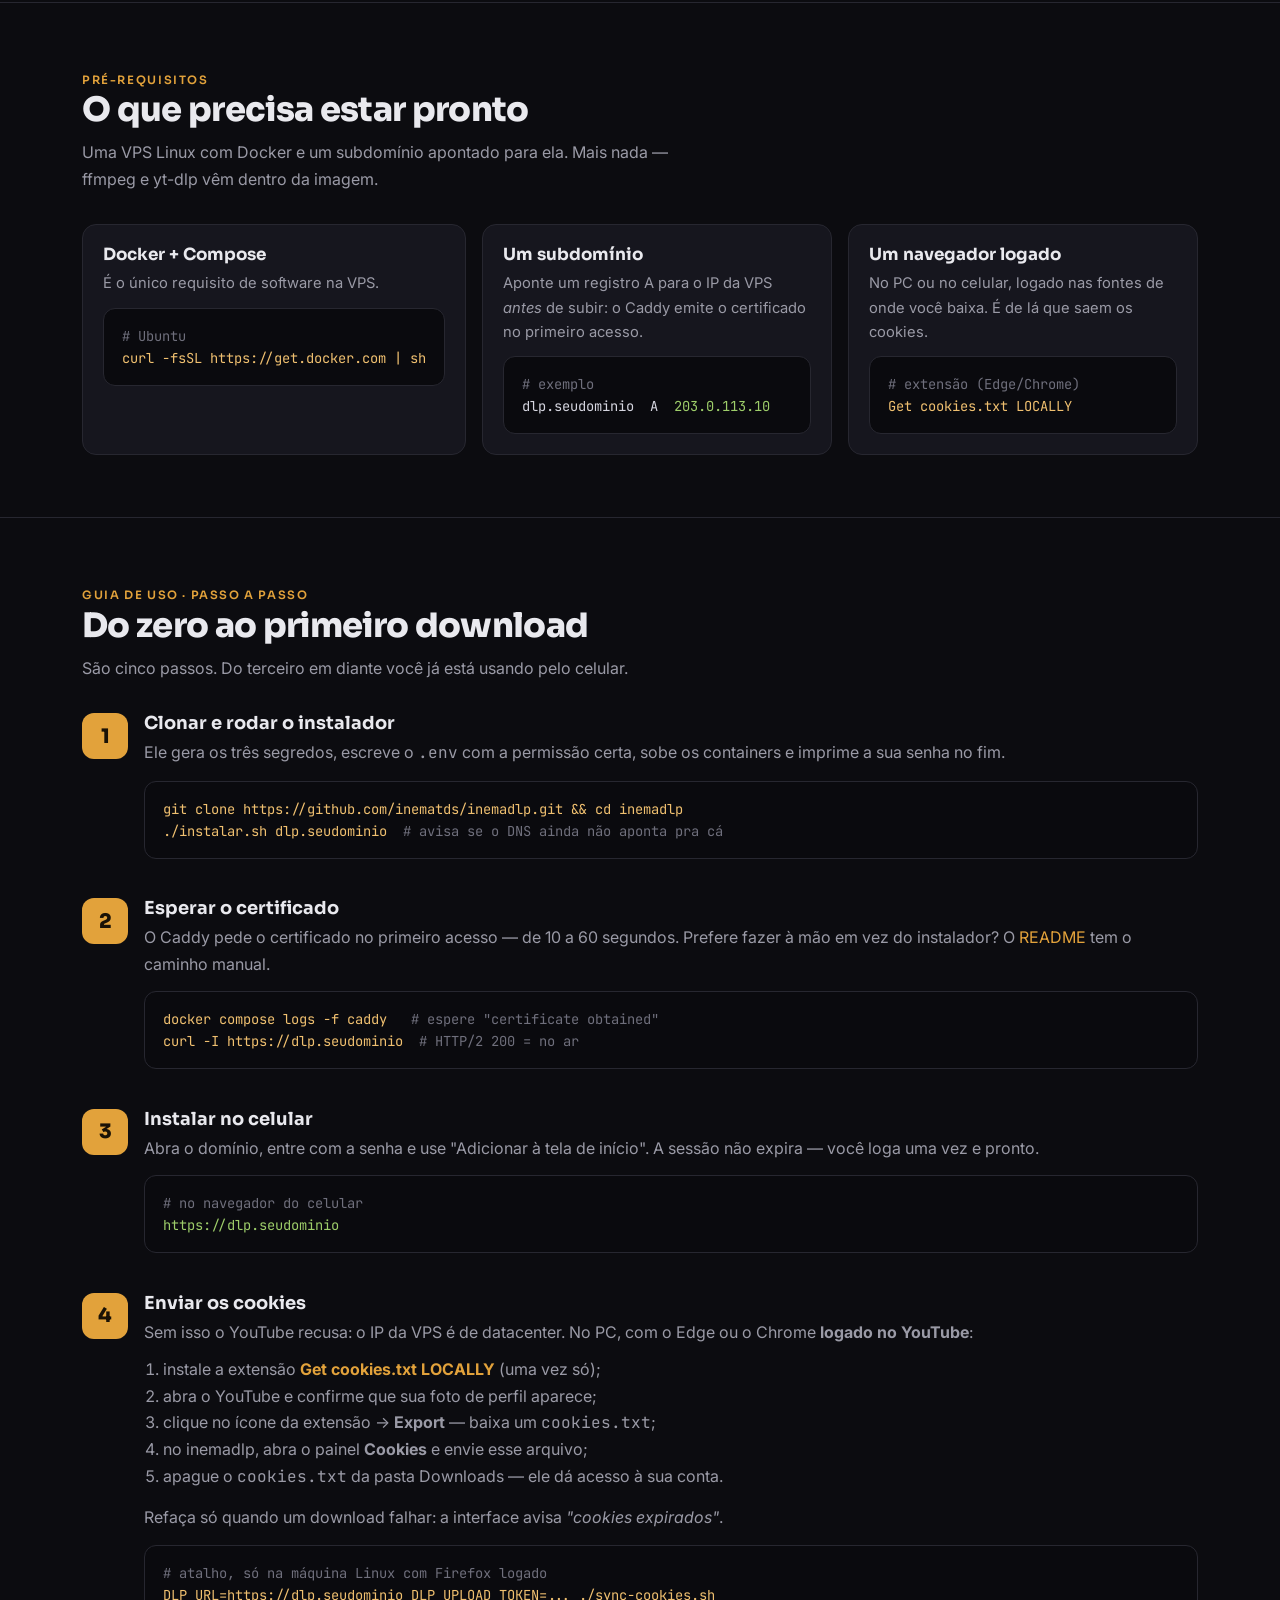
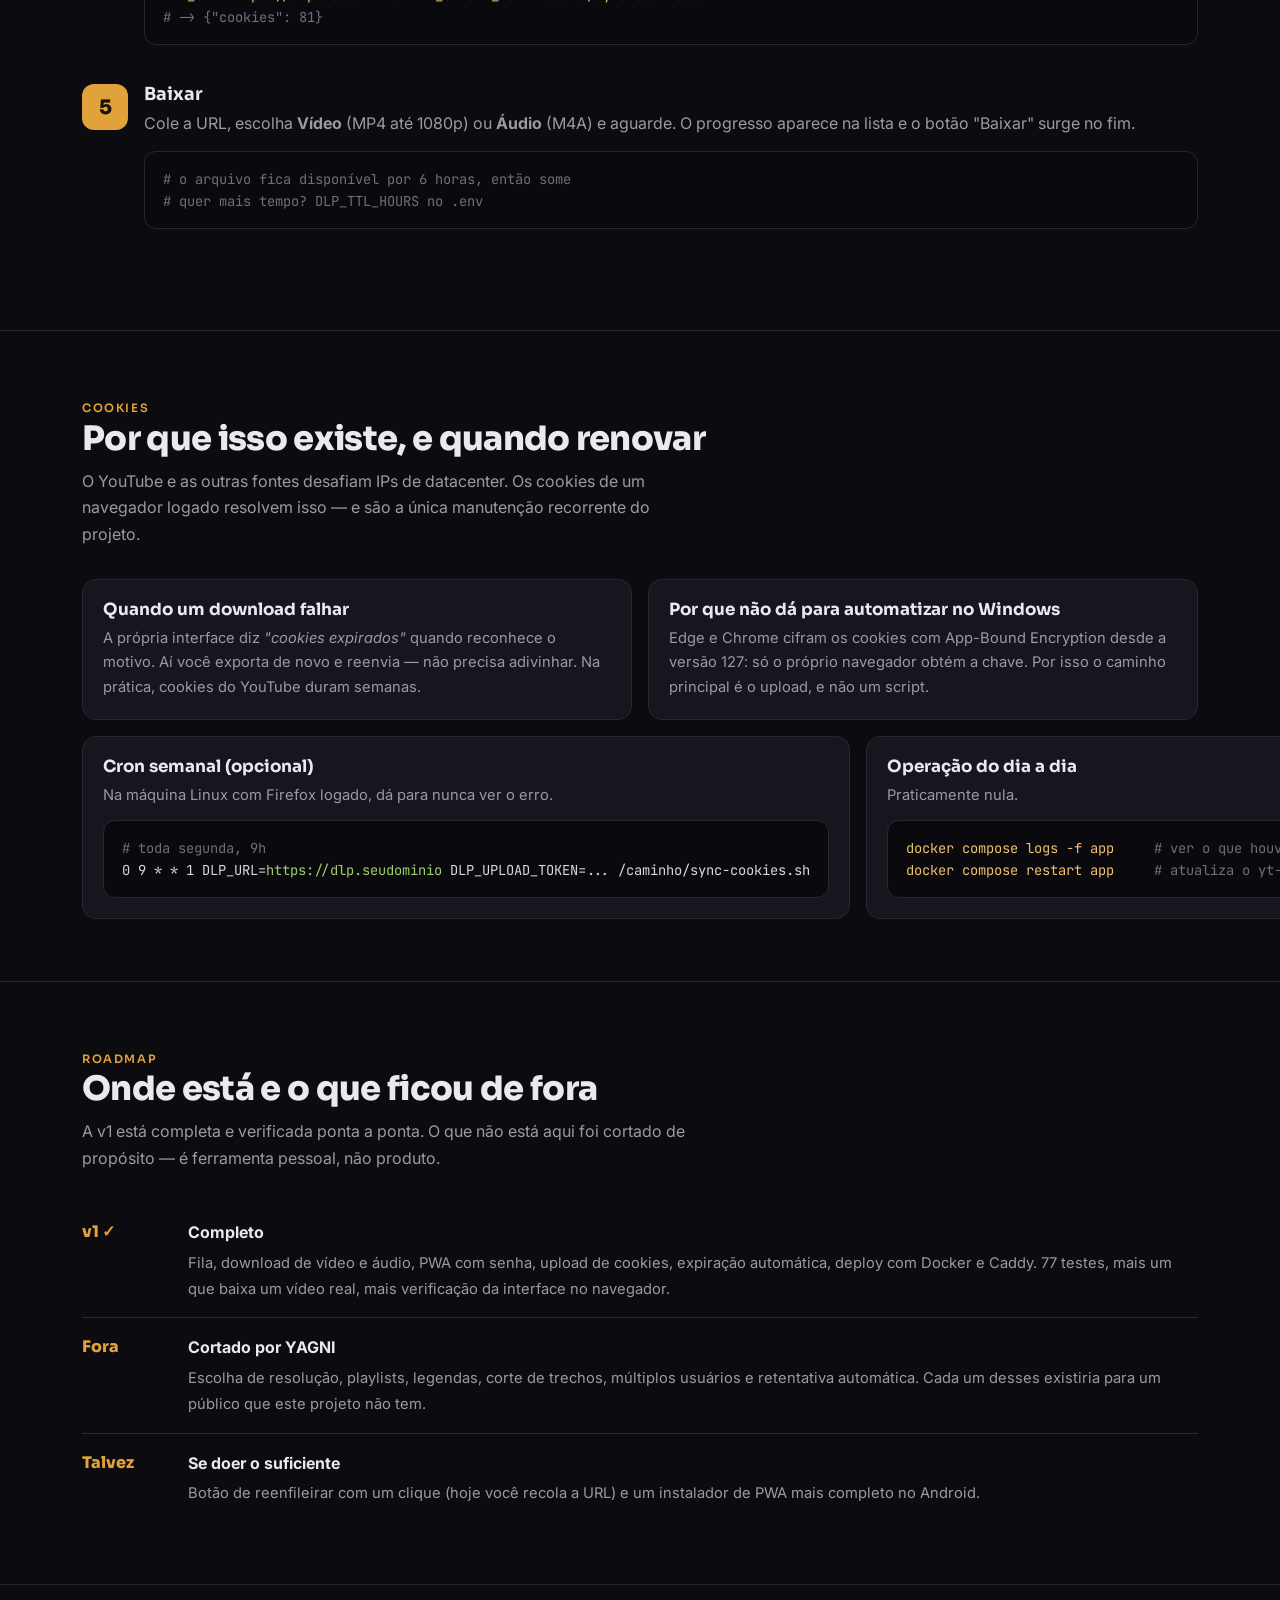
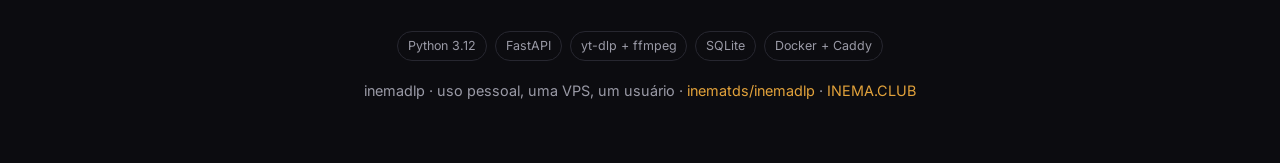
==== commit d498dcd0: "docs: link direto da extensao Get cookies.txt LOCALLY" ====
--- a/guia/index.html
+++ b/guia/index.html
@@ -199,7 +199,7 @@
     <h3>Enviar os cookies</h3>
     <p>Sem isso o YouTube recusa: o IP da VPS é de datacenter. No PC, com o Edge ou o Chrome <strong>logado no YouTube</strong>:</p>
     <ol style="color:var(--mut);margin:.2em 0 .9em;padding-left:1.2em">
-      <li>instale a extensão <strong>Get cookies.txt LOCALLY</strong> (uma vez só);</li>
+      <li>instale a extensão <a href="https://chromewebstore.google.com/detail/get-cookiestxt-locally/cclelndahbckbenkjhflpdbgdldlbecc" target="_blank" rel="noopener"><strong>Get cookies.txt LOCALLY</strong></a> (uma vez só);</li>
       <li>abra o YouTube e confirme que sua foto de perfil aparece;</li>
       <li>clique no ícone da extensão → <strong>Export</strong> — baixa um <code>cookies.txt</code>;</li>
       <li>no inemadlp, abra o painel <strong>Cookies</strong> e envie esse arquivo;</li>
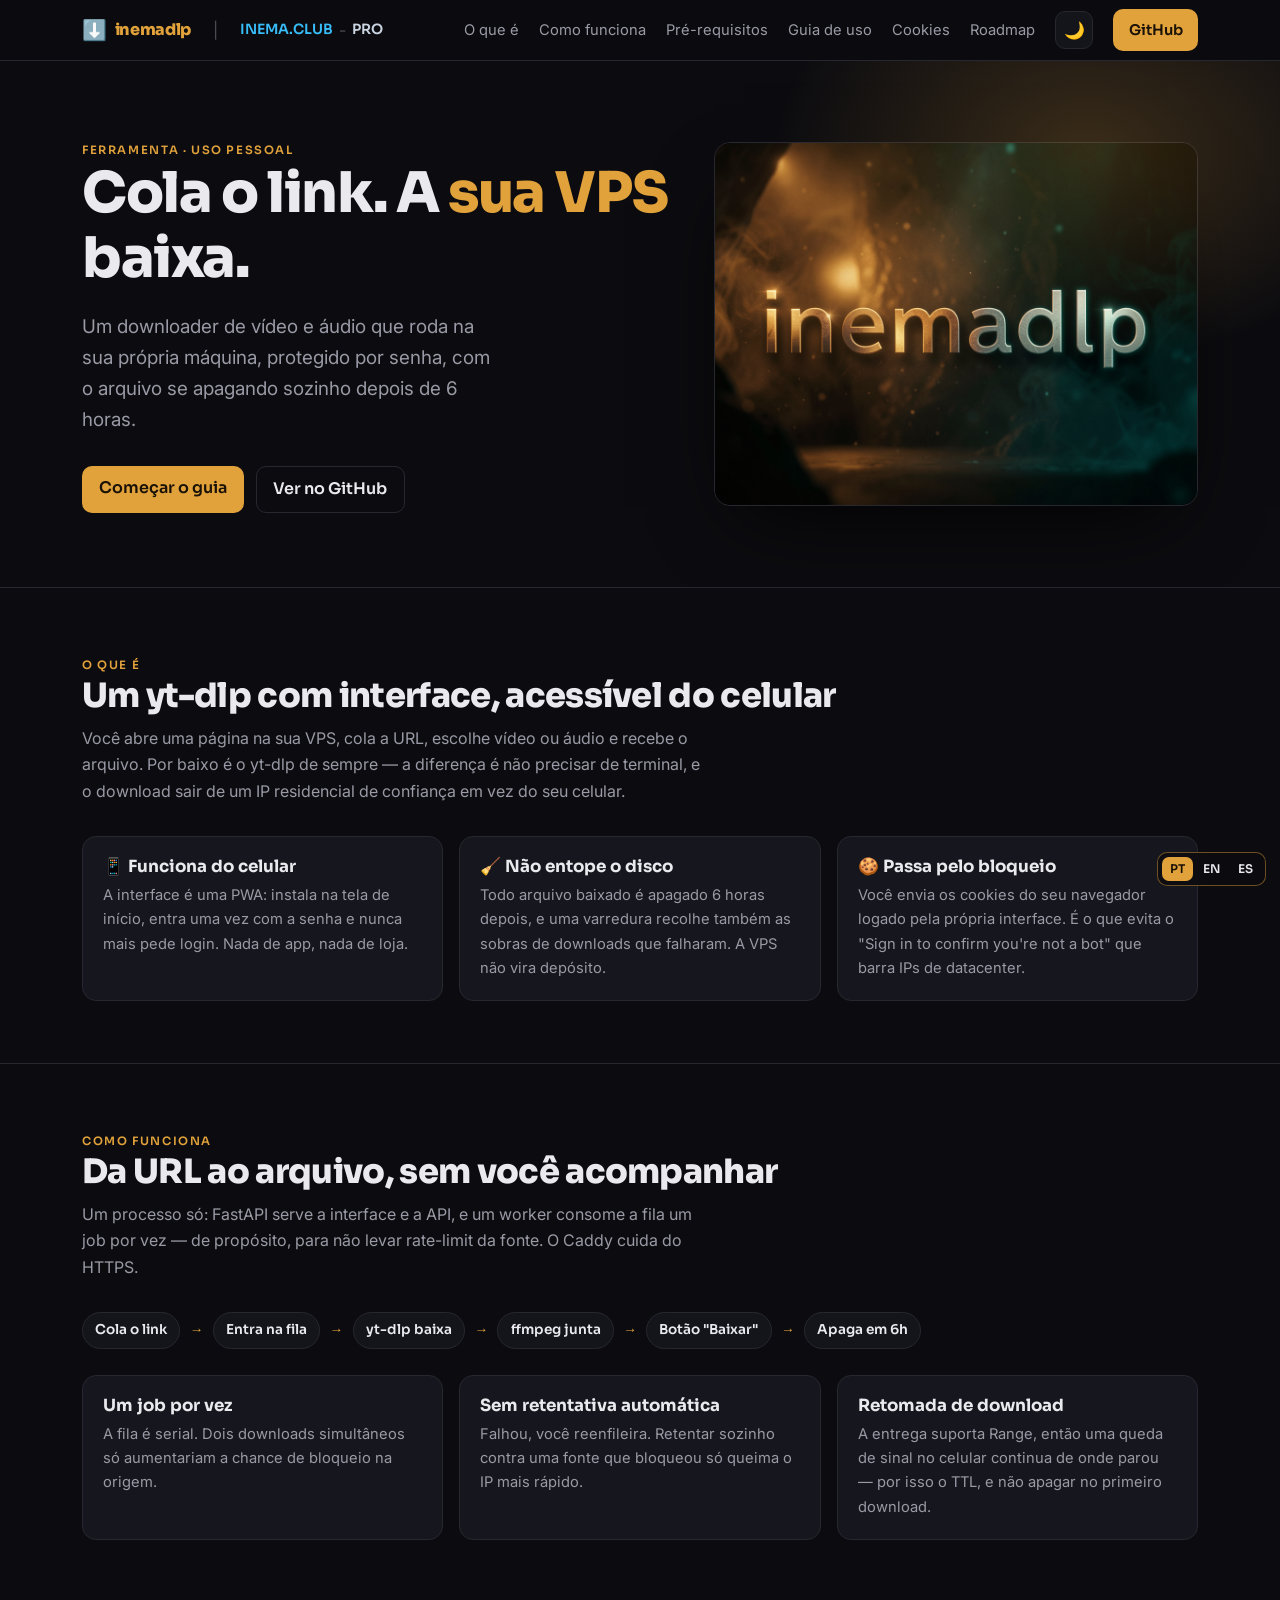
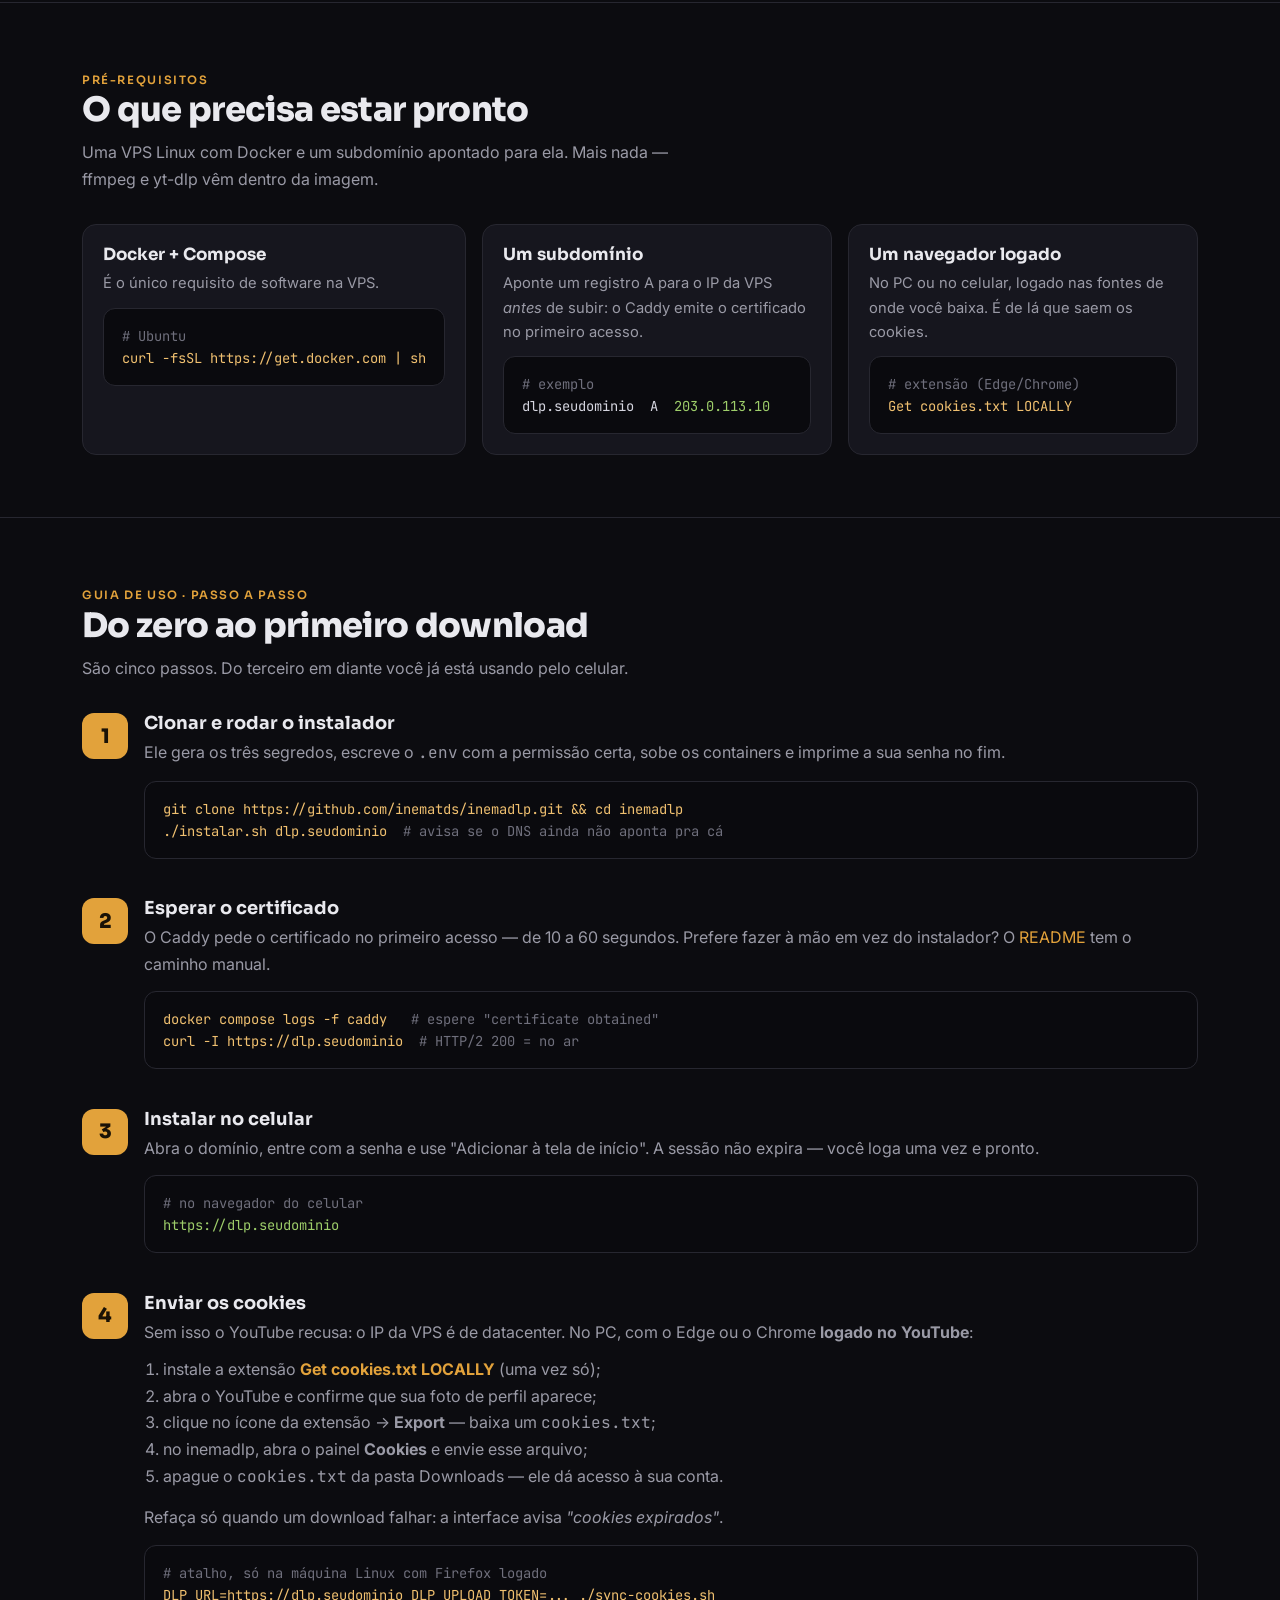
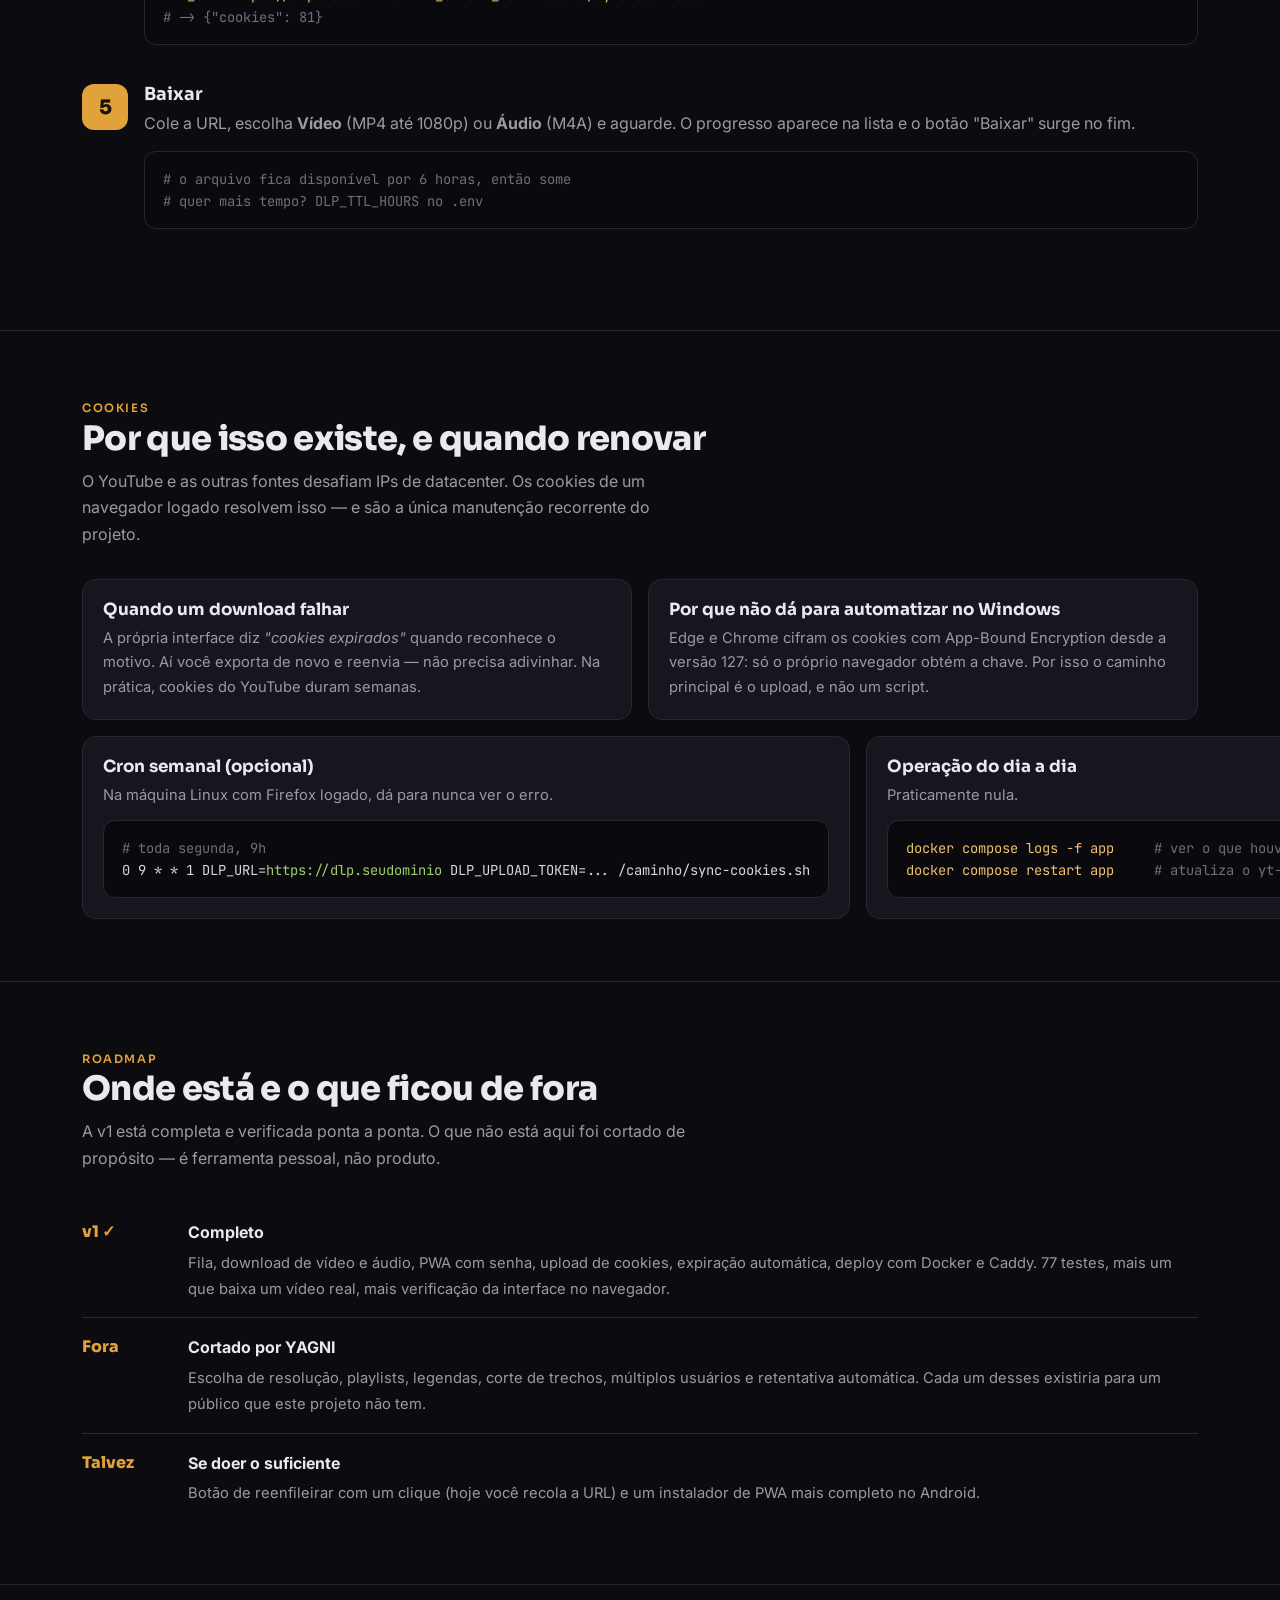
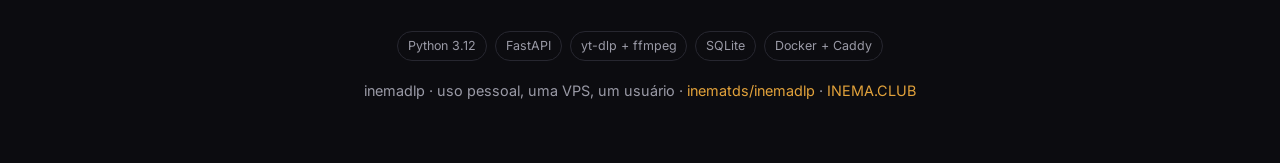
==== commit 9ec3913f: "guia: versões EN e ES (Codex gpt-6-luna) Co-Authored-By: Claude Opus 5.5 (1M context) <noreply@anthr" ====
--- a/guia/index.html
+++ b/guia/index.html
@@ -1,13 +1,14 @@
 <!DOCTYPE html>
+
 <html lang="pt-BR">
 <head>
-<meta charset="utf-8">
-<meta name="viewport" content="width=device-width, initial-scale=1">
+<meta charset="utf-8"/>
+<meta content="width=device-width, initial-scale=1" name="viewport"/>
 <title>inemadlp — seu downloader de vídeo, na sua VPS</title>
-<meta name="description" content="Downloader pessoal de vídeo e áudio: você cola o link no celular, a sua VPS baixa com yt-dlp e devolve o arquivo, que se apaga sozinho depois de 6 horas.">
-<link rel="preconnect" href="https://fonts.googleapis.com">
-<link rel="preconnect" href="https://fonts.gstatic.com" crossorigin>
-<link href="https://fonts.googleapis.com/css2?family=Sora:wght@400;600;800&family=Inter:wght@400;500;600&family=JetBrains+Mono:wght@400;600&display=swap" rel="stylesheet">
+<meta content="Downloader pessoal de vídeo e áudio: você cola o link no celular, a sua VPS baixa com yt-dlp e devolve o arquivo, que se apaga sozinho depois de 6 horas." name="description"/>
+<link href="https://fonts.googleapis.com" rel="preconnect"/>
+<link crossorigin="" href="https://fonts.gstatic.com" rel="preconnect"/>
+<link href="https://fonts.googleapis.com/css2?family=Sora:wght@400;600;800&amp;family=Inter:wght@400;500;600&amp;family=JetBrains+Mono:wght@400;600&amp;display=swap" rel="stylesheet"/>
 <style>
   :root{
     --bg:#0c0c10; --bg2:#14141b; --card:#16161e; --line:#272730;
@@ -86,173 +87,158 @@
   footer{padding:46px 0;text-align:center;color:var(--mut);font-size:.9rem}
   .pill{display:inline-block;border:1px solid var(--line);border-radius:999px;padding:.3em .8em;font-size:.78rem;color:var(--mut);margin:0 4px}
 </style>
-</head>
-<body>
-
+<link href="https://inematds.github.io/inemadlp/guia/" hreflang="pt-BR" rel="alternate"/><link href="https://inematds.github.io/inemadlp/guia/en/" hreflang="en" rel="alternate"/><link href="https://inematds.github.io/inemadlp/guia/es/" hreflang="es" rel="alternate"/></head>
+<body><div class="inema-lang" style="position:fixed;right:14px;bottom:14px;z-index:9999;display:flex;gap:2px;padding:4px;border-radius:10px;background:rgba(12,12,16,.82);border:1px solid rgba(226,162,59,.45);font:600 12px/1 Sora,Inter,system-ui,sans-serif;backdrop-filter:blur(8px)" translate="no"><a href="./" hreflang="pt-BR" style="padding:6px 8px;border-radius:7px;text-decoration:none;color:#1a1206;background:#E2A23B">PT</a><a href="en/" hreflang="en" style="padding:6px 8px;border-radius:7px;text-decoration:none;color:#e9e9ee">EN</a><a href="es/" hreflang="es" style="padding:6px 8px;border-radius:7px;text-decoration:none;color:#e9e9ee">ES</a></div>
 <nav><div class="wrap">
-  <a class="brand" href="#top"><span class="emoji">⬇️</span> inemadlp</a>
-  <span class="sep">|</span>
-  <span class="clubpro">
-    <a class="inema" href="https://inema.club" target="_blank" rel="noopener">INEMA.CLUB</a>
-    <span class="sep">-</span>
-    <a class="pro" href="https://inema.pro" target="_blank" rel="noopener">PRO</a>
-  </span>
-  <div class="links">
-    <a class="sec" href="#oque">O que é</a>
-    <a class="sec" href="#fluxo">Como funciona</a>
-    <a class="sec" href="#pre">Pré-requisitos</a>
-    <a class="sec" href="#guia">Guia de uso</a>
-    <a class="sec" href="#cookies">Cookies</a>
-    <a class="sec" href="#roadmap">Roadmap</a>
-    <button class="tgl" id="themeToggle" aria-label="Alternar tema" title="Alternar tema">🌙</button>
-    <a class="btn" href="https://github.com/inematds/inemadlp" target="_blank" rel="noopener">GitHub</a>
-  </div>
+<a class="brand" href="#top"><span class="emoji">⬇️</span> inemadlp</a>
+<span class="sep">|</span>
+<span class="clubpro">
+<a class="inema" href="https://inema.club" rel="noopener" target="_blank">INEMA.CLUB</a>
+<span class="sep">-</span>
+<a class="pro" href="https://inema.pro" rel="noopener" target="_blank">PRO</a>
+</span>
+<div class="links">
+<a class="sec" href="#oque">O que é</a>
+<a class="sec" href="#fluxo">Como funciona</a>
+<a class="sec" href="#pre">Pré-requisitos</a>
+<a class="sec" href="#guia">Guia de uso</a>
+<a class="sec" href="#cookies">Cookies</a>
+<a class="sec" href="#roadmap">Roadmap</a>
+<button aria-label="Alternar tema" class="tgl" id="themeToggle" title="Alternar tema">🌙</button>
+<a class="btn" href="https://github.com/inematds/inemadlp" rel="noopener" target="_blank">GitHub</a>
+</div>
 </div></nav>
-
 <header class="hero" id="top">
-  <div class="glow"></div>
-  <div class="wrap">
-    <div>
-      <span class="chip">Ferramenta · uso pessoal</span>
-      <h1>Cola o link. A <span class="amb">sua VPS</span> baixa.</h1>
-      <p class="lead">Um downloader de vídeo e áudio que roda na sua própria máquina, protegido por senha, com o arquivo se apagando sozinho depois de 6 horas.</p>
-      <div class="cta">
-        <a class="btn" href="#guia">Começar o guia</a>
-        <a class="btn ghost" href="https://github.com/inematds/inemadlp" target="_blank" rel="noopener">Ver no GitHub</a>
-      </div>
-    </div>
-    <figure><img src="assets/hero.png" alt="inemadlp — downloader pessoal em VPS"></figure>
-  </div>
+<div class="glow"></div>
+<div class="wrap">
+<div>
+<span class="chip">Ferramenta · uso pessoal</span>
+<h1>Cola o link. A <span class="amb">sua VPS</span> baixa.</h1>
+<p class="lead">Um downloader de vídeo e áudio que roda na sua própria máquina, protegido por senha, com o arquivo se apagando sozinho depois de 6 horas.</p>
+<div class="cta">
+<a class="btn" href="#guia">Começar o guia</a>
+<a class="btn ghost" href="https://github.com/inematds/inemadlp" rel="noopener" target="_blank">Ver no GitHub</a>
+</div>
+</div>
+<figure><img alt="inemadlp — downloader pessoal em VPS" src="assets/hero.png"/></figure>
+</div>
 </header>
-
 <section id="oque"><div class="wrap">
-  <span class="chip">O que é</span>
-  <h2>Um yt-dlp com interface, acessível do celular</h2>
-  <p class="sub">Você abre uma página na sua VPS, cola a URL, escolhe vídeo ou áudio e recebe o arquivo. Por baixo é o yt-dlp de sempre — a diferença é não precisar de terminal, e o download sair de um IP residencial de confiança em vez do seu celular.</p>
-  <div class="grid g3">
-    <div class="card"><h3>📱 Funciona do celular</h3><p>A interface é uma PWA: instala na tela de início, entra uma vez com a senha e nunca mais pede login. Nada de app, nada de loja.</p></div>
-    <div class="card"><h3>🧹 Não entope o disco</h3><p>Todo arquivo baixado é apagado 6 horas depois, e uma varredura recolhe também as sobras de downloads que falharam. A VPS não vira depósito.</p></div>
-    <div class="card"><h3>🍪 Passa pelo bloqueio</h3><p>Você envia os cookies do seu navegador logado pela própria interface. É o que evita o "Sign in to confirm you're not a bot" que barra IPs de datacenter.</p></div>
-  </div>
-</div></section>
-
+<span class="chip">O que é</span>
+<h2>Um yt-dlp com interface, acessível do celular</h2>
+<p class="sub">Você abre uma página na sua VPS, cola a URL, escolhe vídeo ou áudio e recebe o arquivo. Por baixo é o yt-dlp de sempre — a diferença é não precisar de terminal, e o download sair de um IP residencial de confiança em vez do seu celular.</p>
+<div class="grid g3">
+<div class="card"><h3>📱 Funciona do celular</h3><p>A interface é uma PWA: instala na tela de início, entra uma vez com a senha e nunca mais pede login. Nada de app, nada de loja.</p></div>
+<div class="card"><h3>🧹 Não entope o disco</h3><p>Todo arquivo baixado é apagado 6 horas depois, e uma varredura recolhe também as sobras de downloads que falharam. A VPS não vira depósito.</p></div>
+<div class="card"><h3>🍪 Passa pelo bloqueio</h3><p>Você envia os cookies do seu navegador logado pela própria interface. É o que evita o "Sign in to confirm you're not a bot" que barra IPs de datacenter.</p></div>
+</div>
+</div></section>
 <section id="fluxo"><div class="wrap">
-  <span class="chip">Como funciona</span>
-  <h2>Da URL ao arquivo, sem você acompanhar</h2>
-  <p class="sub">Um processo só: FastAPI serve a interface e a API, e um worker consome a fila um job por vez — de propósito, para não levar rate-limit da fonte. O Caddy cuida do HTTPS.</p>
-  <div class="flow">
-    <span>Cola o link</span><span class="arr">→</span>
-    <span>Entra na fila</span><span class="arr">→</span>
-    <span>yt-dlp baixa</span><span class="arr">→</span>
-    <span>ffmpeg junta</span><span class="arr">→</span>
-    <span>Botão "Baixar"</span><span class="arr">→</span>
-    <span>Apaga em 6h</span>
-  </div>
-  <div class="grid g3" style="margin-top:26px">
-    <div class="card"><h3>Um job por vez</h3><p>A fila é serial. Dois downloads simultâneos só aumentariam a chance de bloqueio na origem.</p></div>
-    <div class="card"><h3>Sem retentativa automática</h3><p>Falhou, você reenfileira. Retentar sozinho contra uma fonte que bloqueou só queima o IP mais rápido.</p></div>
-    <div class="card"><h3>Retomada de download</h3><p>A entrega suporta Range, então uma queda de sinal no celular continua de onde parou — por isso o TTL, e não apagar no primeiro download.</p></div>
-  </div>
-</div></section>
-
+<span class="chip">Como funciona</span>
+<h2>Da URL ao arquivo, sem você acompanhar</h2>
+<p class="sub">Um processo só: FastAPI serve a interface e a API, e um worker consome a fila um job por vez — de propósito, para não levar rate-limit da fonte. O Caddy cuida do HTTPS.</p>
+<div class="flow">
+<span>Cola o link</span><span class="arr">→</span>
+<span>Entra na fila</span><span class="arr">→</span>
+<span>yt-dlp baixa</span><span class="arr">→</span>
+<span>ffmpeg junta</span><span class="arr">→</span>
+<span>Botão "Baixar"</span><span class="arr">→</span>
+<span>Apaga em 6h</span>
+</div>
+<div class="grid g3" style="margin-top:26px">
+<div class="card"><h3>Um job por vez</h3><p>A fila é serial. Dois downloads simultâneos só aumentariam a chance de bloqueio na origem.</p></div>
+<div class="card"><h3>Sem retentativa automática</h3><p>Falhou, você reenfileira. Retentar sozinho contra uma fonte que bloqueou só queima o IP mais rápido.</p></div>
+<div class="card"><h3>Retomada de download</h3><p>A entrega suporta Range, então uma queda de sinal no celular continua de onde parou — por isso o TTL, e não apagar no primeiro download.</p></div>
+</div>
+</div></section>
 <section id="pre"><div class="wrap">
-  <span class="chip">Pré-requisitos</span>
-  <h2>O que precisa estar pronto</h2>
-  <p class="sub">Uma VPS Linux com Docker e um subdomínio apontado para ela. Mais nada — ffmpeg e yt-dlp vêm dentro da imagem.</p>
-  <div class="grid g3">
-    <div class="card"><h3>Docker + Compose</h3><p>É o único requisito de software na VPS.</p><pre><span class="c"># Ubuntu</span>
+<span class="chip">Pré-requisitos</span>
+<h2>O que precisa estar pronto</h2>
+<p class="sub">Uma VPS Linux com Docker e um subdomínio apontado para ela. Mais nada — ffmpeg e yt-dlp vêm dentro da imagem.</p>
+<div class="grid g3">
+<div class="card"><h3>Docker + Compose</h3><p>É o único requisito de software na VPS.</p><pre><span class="c"># Ubuntu</span>
 <span class="k">curl -fsSL https://get.docker.com | sh</span></pre></div>
-    <div class="card"><h3>Um subdomínio</h3><p>Aponte um registro A para o IP da VPS <em>antes</em> de subir: o Caddy emite o certificado no primeiro acesso.</p><pre><span class="c"># exemplo</span>
+<div class="card"><h3>Um subdomínio</h3><p>Aponte um registro A para o IP da VPS <em>antes</em> de subir: o Caddy emite o certificado no primeiro acesso.</p><pre><span class="c"># exemplo</span>
 dlp.seudominio  A  <span class="s">203.0.113.10</span></pre></div>
-    <div class="card"><h3>Um navegador logado</h3><p>No PC ou no celular, logado nas fontes de onde você baixa. É de lá que saem os cookies.</p><pre><span class="c"># extensão (Edge/Chrome)</span>
+<div class="card"><h3>Um navegador logado</h3><p>No PC ou no celular, logado nas fontes de onde você baixa. É de lá que saem os cookies.</p><pre><span class="c"># extensão (Edge/Chrome)</span>
 <span class="k">Get cookies.txt LOCALLY</span></pre></div>
-  </div>
-</div></section>
-
+</div>
+</div></section>
 <section id="guia"><div class="wrap">
-  <span class="chip">Guia de uso · passo a passo</span>
-  <h2>Do zero ao primeiro download</h2>
-  <p class="sub">São cinco passos. Do terceiro em diante você já está usando pelo celular.</p>
-
-  <div class="step"><div class="b">1</div><div>
-    <h3>Clonar e rodar o instalador</h3>
-    <p>Ele gera os três segredos, escreve o <code>.env</code> com a permissão certa, sobe os containers e imprime a sua senha no fim.</p>
+<span class="chip">Guia de uso · passo a passo</span>
+<h2>Do zero ao primeiro download</h2>
+<p class="sub">São cinco passos. Do terceiro em diante você já está usando pelo celular.</p>
+<div class="step"><div class="b">1</div><div>
+<h3>Clonar e rodar o instalador</h3>
+<p>Ele gera os três segredos, escreve o <code>.env</code> com a permissão certa, sobe os containers e imprime a sua senha no fim.</p>
 <pre><span class="k">git clone https://github.com/inematds/inemadlp.git &amp;&amp; cd inemadlp</span>
 <span class="k">./instalar.sh dlp.seudominio</span>  <span class="c"># avisa se o DNS ainda não aponta pra cá</span></pre>
-  </div></div>
-
-  <div class="step"><div class="b">2</div><div>
-    <h3>Esperar o certificado</h3>
-    <p>O Caddy pede o certificado no primeiro acesso — de 10 a 60 segundos. Prefere fazer à mão em vez do instalador? O <a href="https://github.com/inematds/inemadlp#readme">README</a> tem o caminho manual.</p>
+</div></div>
+<div class="step"><div class="b">2</div><div>
+<h3>Esperar o certificado</h3>
+<p>O Caddy pede o certificado no primeiro acesso — de 10 a 60 segundos. Prefere fazer à mão em vez do instalador? O <a href="https://github.com/inematds/inemadlp#readme">README</a> tem o caminho manual.</p>
 <pre><span class="k">docker compose logs -f caddy</span>   <span class="c"># espere "certificate obtained"</span>
 <span class="k">curl -I https://dlp.seudominio</span>  <span class="c"># HTTP/2 200 = no ar</span></pre>
-  </div></div>
-
-  <div class="step"><div class="b">3</div><div>
-    <h3>Instalar no celular</h3>
-    <p>Abra o domínio, entre com a senha e use "Adicionar à tela de início". A sessão não expira — você loga uma vez e pronto.</p>
+</div></div>
+<div class="step"><div class="b">3</div><div>
+<h3>Instalar no celular</h3>
+<p>Abra o domínio, entre com a senha e use "Adicionar à tela de início". A sessão não expira — você loga uma vez e pronto.</p>
 <pre><span class="c"># no navegador do celular</span>
 <span class="s">https://dlp.seudominio</span></pre>
-  </div></div>
-
-  <div class="step"><div class="b">4</div><div>
-    <h3>Enviar os cookies</h3>
-    <p>Sem isso o YouTube recusa: o IP da VPS é de datacenter. No PC, com o Edge ou o Chrome <strong>logado no YouTube</strong>:</p>
-    <ol style="color:var(--mut);margin:.2em 0 .9em;padding-left:1.2em">
-      <li>instale a extensão <a href="https://chromewebstore.google.com/detail/get-cookiestxt-locally/cclelndahbckbenkjhflpdbgdldlbecc" target="_blank" rel="noopener"><strong>Get cookies.txt LOCALLY</strong></a> (uma vez só);</li>
-      <li>abra o YouTube e confirme que sua foto de perfil aparece;</li>
-      <li>clique no ícone da extensão → <strong>Export</strong> — baixa um <code>cookies.txt</code>;</li>
-      <li>no inemadlp, abra o painel <strong>Cookies</strong> e envie esse arquivo;</li>
-      <li>apague o <code>cookies.txt</code> da pasta Downloads — ele dá acesso à sua conta.</li>
-    </ol>
-    <p>Refaça só quando um download falhar: a interface avisa <em>"cookies expirados"</em>.</p>
+</div></div>
+<div class="step"><div class="b">4</div><div>
+<h3>Enviar os cookies</h3>
+<p>Sem isso o YouTube recusa: o IP da VPS é de datacenter. No PC, com o Edge ou o Chrome <strong>logado no YouTube</strong>:</p>
+<ol style="color:var(--mut);margin:.2em 0 .9em;padding-left:1.2em">
+<li>instale a extensão <a href="https://chromewebstore.google.com/detail/get-cookiestxt-locally/cclelndahbckbenkjhflpdbgdldlbecc" rel="noopener" target="_blank"><strong>Get cookies.txt LOCALLY</strong></a> (uma vez só);</li>
+<li>abra o YouTube e confirme que sua foto de perfil aparece;</li>
+<li>clique no ícone da extensão → <strong>Export</strong> — baixa um <code>cookies.txt</code>;</li>
+<li>no inemadlp, abra o painel <strong>Cookies</strong> e envie esse arquivo;</li>
+<li>apague o <code>cookies.txt</code> da pasta Downloads — ele dá acesso à sua conta.</li>
+</ol>
+<p>Refaça só quando um download falhar: a interface avisa <em>"cookies expirados"</em>.</p>
 <pre><span class="c"># atalho, só na máquina Linux com Firefox logado</span>
 <span class="k">DLP_URL=https://dlp.seudominio DLP_UPLOAD_TOKEN=... ./sync-cookies.sh</span>
 <span class="c"># -&gt; {"cookies": 81}</span></pre>
-  </div></div>
-
-  <div class="step"><div class="b">5</div><div>
-    <h3>Baixar</h3>
-    <p>Cole a URL, escolha <strong>Vídeo</strong> (MP4 até 1080p) ou <strong>Áudio</strong> (M4A) e aguarde. O progresso aparece na lista e o botão "Baixar" surge no fim.</p>
+</div></div>
+<div class="step"><div class="b">5</div><div>
+<h3>Baixar</h3>
+<p>Cole a URL, escolha <strong>Vídeo</strong> (MP4 até 1080p) ou <strong>Áudio</strong> (M4A) e aguarde. O progresso aparece na lista e o botão "Baixar" surge no fim.</p>
 <pre><span class="c"># o arquivo fica disponível por 6 horas, então some</span>
 <span class="c"># quer mais tempo? DLP_TTL_HOURS no .env</span></pre>
-  </div></div>
-</div></section>
-
+</div></div>
+</div></section>
 <section id="cookies"><div class="wrap">
-  <span class="chip">Cookies</span>
-  <h2>Por que isso existe, e quando renovar</h2>
-  <p class="sub">O YouTube e as outras fontes desafiam IPs de datacenter. Os cookies de um navegador logado resolvem isso — e são a única manutenção recorrente do projeto.</p>
-  <div class="grid g2">
-    <div class="card"><h3>Quando um download falhar</h3><p>A própria interface diz <em>"cookies expirados"</em> quando reconhece o motivo. Aí você exporta de novo e reenvia — não precisa adivinhar. Na prática, cookies do YouTube duram semanas.</p></div>
-    <div class="card"><h3>Por que não dá para automatizar no Windows</h3><p>Edge e Chrome cifram os cookies com App-Bound Encryption desde a versão 127: só o próprio navegador obtém a chave. Por isso o caminho principal é o upload, e não um script.</p></div>
-  </div>
-  <div class="grid g2" style="margin-top:16px">
-    <div class="card"><h3>Cron semanal (opcional)</h3><p>Na máquina Linux com Firefox logado, dá para nunca ver o erro.</p><pre><span class="c"># toda segunda, 9h</span>
+<span class="chip">Cookies</span>
+<h2>Por que isso existe, e quando renovar</h2>
+<p class="sub">O YouTube e as outras fontes desafiam IPs de datacenter. Os cookies de um navegador logado resolvem isso — e são a única manutenção recorrente do projeto.</p>
+<div class="grid g2">
+<div class="card"><h3>Quando um download falhar</h3><p>A própria interface diz <em>"cookies expirados"</em> quando reconhece o motivo. Aí você exporta de novo e reenvia — não precisa adivinhar. Na prática, cookies do YouTube duram semanas.</p></div>
+<div class="card"><h3>Por que não dá para automatizar no Windows</h3><p>Edge e Chrome cifram os cookies com App-Bound Encryption desde a versão 127: só o próprio navegador obtém a chave. Por isso o caminho principal é o upload, e não um script.</p></div>
+</div>
+<div class="grid g2" style="margin-top:16px">
+<div class="card"><h3>Cron semanal (opcional)</h3><p>Na máquina Linux com Firefox logado, dá para nunca ver o erro.</p><pre><span class="c"># toda segunda, 9h</span>
 0 9 * * 1 DLP_URL=<span class="s">https://dlp.seudominio</span> DLP_UPLOAD_TOKEN=... /caminho/sync-cookies.sh</pre></div>
-    <div class="card"><h3>Operação do dia a dia</h3><p>Praticamente nula.</p><pre><span class="k">docker compose logs -f app</span>     <span class="c"># ver o que houve</span>
+<div class="card"><h3>Operação do dia a dia</h3><p>Praticamente nula.</p><pre><span class="k">docker compose logs -f app</span>     <span class="c"># ver o que houve</span>
 <span class="k">docker compose restart app</span>     <span class="c"># atualiza o yt-dlp no boot</span></pre></div>
-  </div>
-</div></section>
-
+</div>
+</div></section>
 <section id="roadmap"><div class="wrap">
-  <span class="chip">Roadmap</span>
-  <h2>Onde está e o que ficou de fora</h2>
-  <p class="sub">A v1 está completa e verificada ponta a ponta. O que não está aqui foi cortado de propósito — é ferramenta pessoal, não produto.</p>
-  <div class="phase"><div class="tag">v1 ✓</div><div class="d"><strong>Completo</strong><span>Fila, download de vídeo e áudio, PWA com senha, upload de cookies, expiração automática, deploy com Docker e Caddy. 77 testes, mais um que baixa um vídeo real, mais verificação da interface no navegador.</span></div></div>
-  <div class="phase"><div class="tag">Fora</div><div class="d"><strong>Cortado por YAGNI</strong><span>Escolha de resolução, playlists, legendas, corte de trechos, múltiplos usuários e retentativa automática. Cada um desses existiria para um público que este projeto não tem.</span></div></div>
-  <div class="phase"><div class="tag">Talvez</div><div class="d"><strong>Se doer o suficiente</strong><span>Botão de reenfileirar com um clique (hoje você recola a URL) e um instalador de PWA mais completo no Android.</span></div></div>
-</div></section>
-
+<span class="chip">Roadmap</span>
+<h2>Onde está e o que ficou de fora</h2>
+<p class="sub">A v1 está completa e verificada ponta a ponta. O que não está aqui foi cortado de propósito — é ferramenta pessoal, não produto.</p>
+<div class="phase"><div class="tag">v1 ✓</div><div class="d"><strong>Completo</strong><span>Fila, download de vídeo e áudio, PWA com senha, upload de cookies, expiração automática, deploy com Docker e Caddy. 77 testes, mais um que baixa um vídeo real, mais verificação da interface no navegador.</span></div></div>
+<div class="phase"><div class="tag">Fora</div><div class="d"><strong>Cortado por YAGNI</strong><span>Escolha de resolução, playlists, legendas, corte de trechos, múltiplos usuários e retentativa automática. Cada um desses existiria para um público que este projeto não tem.</span></div></div>
+<div class="phase"><div class="tag">Talvez</div><div class="d"><strong>Se doer o suficiente</strong><span>Botão de reenfileirar com um clique (hoje você recola a URL) e um instalador de PWA mais completo no Android.</span></div></div>
+</div></section>
 <footer>
-  <div class="wrap">
-    <div class="pill">Python 3.12</div><div class="pill">FastAPI</div><div class="pill">yt-dlp + ffmpeg</div><div class="pill">SQLite</div><div class="pill">Docker + Caddy</div>
-    <p style="margin-top:18px">inemadlp · uso pessoal, uma VPS, um usuário ·
+<div class="wrap">
+<div class="pill">Python 3.12</div><div class="pill">FastAPI</div><div class="pill">yt-dlp + ffmpeg</div><div class="pill">SQLite</div><div class="pill">Docker + Caddy</div>
+<p style="margin-top:18px">inemadlp · uso pessoal, uma VPS, um usuário ·
       <a href="https://github.com/inematds/inemadlp">inematds/inemadlp</a> ·
       <a href="https://inema.club">INEMA.CLUB</a></p>
-  </div>
+</div>
 </footer>
-
 <script>
   (function(){
     var KEY='inemadlp-theme';
